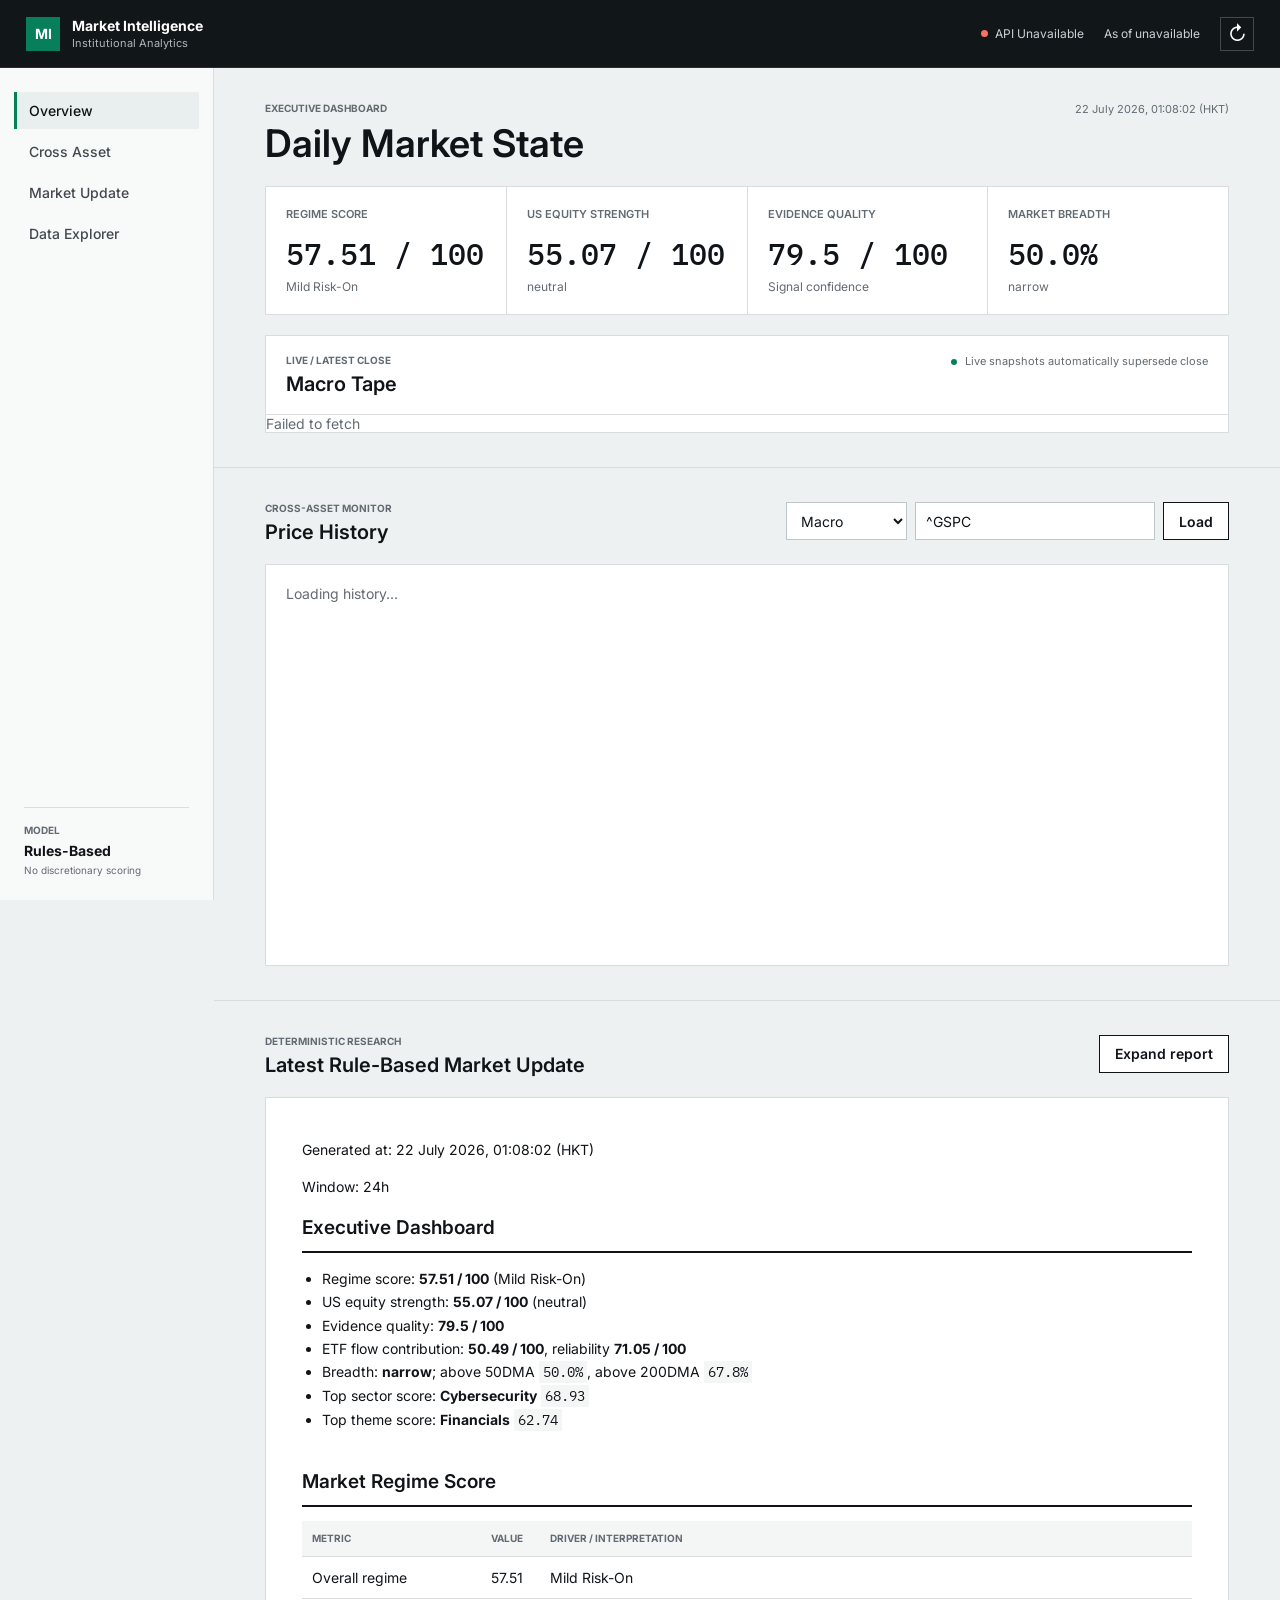
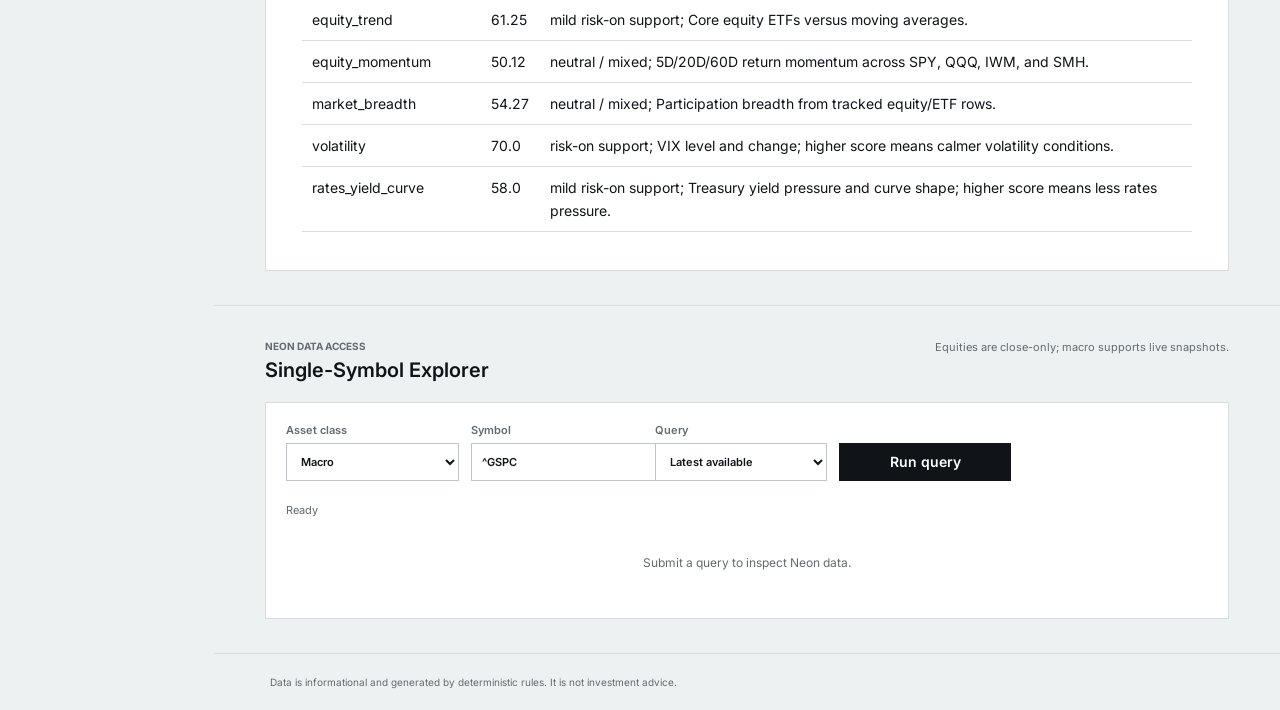
==== index.html @ 557be804 "Fix dashboard report loading and macro tape layout" ====
<!doctype html>
<html lang="en">
<head>
  <meta charset="utf-8">
  <meta name="viewport" content="width=device-width, initial-scale=1">
  <meta name="description" content="Institutional market intelligence dashboard powered by deterministic analytics and Neon market data.">
  <title>Market Intelligence Dashboard</title>
  <link rel="preconnect" href="https://fonts.googleapis.com">
  <link rel="preconnect" href="https://fonts.gstatic.com" crossorigin>
  <link href="https://fonts.googleapis.com/css2?family=IBM+Plex+Mono:wght@400;500&family=Inter:wght@400;500;600;700&display=swap" rel="stylesheet">
  <link rel="stylesheet" href="styles.css?v=20260722-1">
</head>
<body>
  <header class="topbar">
    <a class="brand" href="#overview" aria-label="Market Intelligence home">
      <span class="brand-mark">MI</span>
      <span><strong>Market Intelligence</strong><small>Institutional Analytics</small></span>
    </a>
    <div class="topbar-meta">
      <span id="api-status" class="status"><i></i> Connecting</span>
      <span id="as-of">As of unavailable</span>
      <button id="refresh" class="icon-button" title="Refresh dashboard" aria-label="Refresh dashboard">↻</button>
    </div>
  </header>

  <div class="shell">
    <nav class="sidebar" aria-label="Primary navigation">
      <a class="active" href="#overview">Overview</a>
      <a href="#cross-asset">Cross Asset</a>
      <a href="#report">Market Update</a>
      <a href="#explorer">Data Explorer</a>
      <div class="sidebar-foot">
        <span>MODEL</span>
        <strong>Rules-Based</strong>
        <small>No discretionary scoring</small>
      </div>
    </nav>

    <main>
      <section id="overview" class="section">
        <div class="section-heading">
          <div>
            <p class="eyebrow">Executive Dashboard</p>
            <h1>Daily Market State</h1>
          </div>
          <span class="report-time" id="report-time">Report loading</span>
        </div>

        <div class="metric-grid">
          <article class="metric"><span>Regime Score</span><strong id="regime-score">--</strong><em id="regime-label">Unavailable</em></article>
          <article class="metric"><span>US Equity Strength</span><strong id="strength-score">--</strong><em id="strength-label">Unavailable</em></article>
          <article class="metric"><span>Evidence Quality</span><strong id="evidence-score">--</strong><em>Signal confidence</em></article>
          <article class="metric"><span>Market Breadth</span><strong id="breadth-score">--</strong><em id="breadth-label">Unavailable</em></article>
        </div>

        <div class="panel-grid">
          <article class="panel wide">
            <div class="panel-heading">
              <div><p class="eyebrow">Live / Latest Close</p><h2>Macro Tape</h2></div>
              <span class="legend"><i class="live-dot"></i> Live snapshots automatically supersede close</span>
            </div>
            <div id="macro-tape" class="tape-grid loading-block">Loading market data...</div>
          </article>
        </div>
      </section>

      <section id="cross-asset" class="section">
        <div class="section-heading">
          <div><p class="eyebrow">Cross-Asset Monitor</p><h2>Price History</h2></div>
          <div class="inline-controls">
            <select id="chart-asset" aria-label="Chart asset type">
              <option value="macro">Macro</option>
              <option value="equities">Equity / ETF</option>
            </select>
            <input id="chart-symbol" list="chart-symbol-options" value="^GSPC" aria-label="Chart symbol" autocomplete="off">
            <datalist id="chart-symbol-options"></datalist>
            <button id="load-chart" class="button secondary">Load</button>
          </div>
        </div>
        <article class="panel chart-panel">
          <div id="chart-summary" class="chart-summary"></div>
          <svg id="history-chart" viewBox="0 0 1000 360" role="img" aria-label="Historical OHLCV chart"></svg>
        </article>
      </section>

      <section id="report" class="section">
        <div class="section-heading">
          <div><p class="eyebrow">Deterministic Research</p><h2>Latest Rule-Based Market Update</h2></div>
          <button id="toggle-report" class="button secondary">Expand report</button>
        </div>
        <article class="panel report-panel">
          <div id="report-content" class="report-content loading-block">Loading latest report...</div>
        </article>
      </section>

      <section id="explorer" class="section">
        <div class="section-heading">
          <div><p class="eyebrow">Neon Data Access</p><h2>Single-Symbol Explorer</h2></div>
          <span class="legend">Equities are close-only; macro supports live snapshots.</span>
        </div>
        <article class="panel explorer">
          <form id="data-form" class="query-form">
            <label>Asset class
              <select id="asset-type">
                <option value="macro">Macro</option>
                <option value="equities">Equity / ETF</option>
              </select>
            </label>
            <label>Symbol
              <input id="symbol" value="^GSPC" required autocomplete="off">
            </label>
            <label>Query
              <select id="query-mode">
                <option value="latest">Latest available</option>
                <option value="live">Live only</option>
                <option value="date">Custom date</option>
                <option value="history">History</option>
              </select>
            </label>
            <label id="date-field">Date
              <input id="query-date" type="date">
            </label>
            <label id="limit-field">Rows
              <input id="query-limit" type="number" min="1" max="2000" value="30">
            </label>
            <button class="button primary" type="submit">Run query</button>
          </form>
          <div class="query-meta"><span id="query-status">Ready</span><code id="query-endpoint"></code></div>
          <div id="indicator-panel" class="indicator-panel" hidden></div>
          <div class="table-scroll"><table id="result-table"><thead></thead><tbody></tbody></table></div>
          <pre id="result-empty" class="empty-state">Submit a query to inspect Neon data.</pre>
        </article>
      </section>
    </main>
  </div>

  <footer>Data is informational and generated by deterministic rules. It is not investment advice.</footer>
  <script src="app.js?v=20260722-1"></script>
</body>
</html>
---- styles.css ----
:root {
  --ink: #101418;
  --muted: #626b73;
  --line: #d9dde0;
  --soft: #f4f6f6;
  --paper: #ffffff;
  --green: #087f5b;
  --green-soft: #e5f4ee;
  --red: #b42318;
  --amber: #a15c00;
  --sidebar: 214px;
}

* { box-sizing: border-box; }
html { scroll-behavior: smooth; }
body {
  margin: 0;
  overflow-x: hidden;
  color: var(--ink);
  background: #eef1f1;
  font-family: Inter, Arial, sans-serif;
  font-size: 14px;
  letter-spacing: 0;
}
button, input, select { font: inherit; letter-spacing: 0; }
.topbar {
  position: sticky;
  z-index: 20;
  top: 0;
  height: 68px;
  display: flex;
  align-items: center;
  justify-content: space-between;
  border-bottom: 1px solid #272d31;
  padding: 0 26px;
  color: #fff;
  background: #111619;
}
.brand { display: flex; align-items: center; gap: 12px; color: #fff; text-decoration: none; }
.brand-mark {
  display: grid;
  width: 34px;
  height: 34px;
  place-items: center;
  background: var(--green);
  font-weight: 700;
}
.brand strong, .brand small { display: block; }
.brand strong { font-size: 14px; }
.brand small { margin-top: 2px; color: #aeb7bc; font-size: 11px; }
.topbar-meta { display: flex; align-items: center; gap: 20px; color: #cbd1d4; font-size: 12px; }
.status { display: flex; align-items: center; gap: 7px; }
.status i { width: 7px; height: 7px; border-radius: 50%; background: var(--amber); }
.status.ok i { background: #23b47e; }
.status.error i { background: #f97066; }
.icon-button {
  width: 34px; height: 34px; border: 1px solid #42494d; color: #fff; background: transparent;
  cursor: pointer; font-size: 20px;
}
.shell { display: grid; grid-template-columns: var(--sidebar) minmax(0, 1fr); }
.sidebar {
  position: fixed;
  top: 68px; bottom: 0; left: 0;
  width: var(--sidebar);
  padding: 24px 14px;
  border-right: 1px solid var(--line);
  background: #f8f9f9;
}
.sidebar a {
  display: block; margin-bottom: 4px; padding: 10px 12px; border-left: 3px solid transparent;
  color: #41494f; text-decoration: none; font-weight: 500;
}
.sidebar a:hover, .sidebar a.active { border-left-color: var(--green); color: var(--ink); background: #e9eeee; }
.sidebar-foot { position: absolute; right: 24px; bottom: 24px; left: 24px; border-top: 1px solid var(--line); padding-top: 16px; }
.sidebar-foot span, .sidebar-foot strong, .sidebar-foot small { display: block; }
.sidebar-foot span, .eyebrow { margin: 0 0 6px; color: var(--muted); font-size: 10px; font-weight: 700; text-transform: uppercase; }
.sidebar-foot small { margin-top: 5px; color: var(--muted); font-size: 10px; }
main { grid-column: 2; min-width: 0; }
.section { padding: 34px clamp(20px, 4vw, 56px); scroll-margin-top: 68px; }
.section + .section { border-top: 1px solid var(--line); }
.section-heading, .panel-heading { display: flex; align-items: flex-start; justify-content: space-between; gap: 20px; }
.section-heading { margin-bottom: 20px; }
h1, h2, h3 { margin: 0; letter-spacing: 0; }
h1 { font-size: clamp(26px, 3vw, 38px); font-weight: 600; }
h2 { font-size: 20px; font-weight: 600; }
h3 { margin-top: 24px; font-size: 16px; }
.report-time, .legend { color: var(--muted); font-size: 11px; }
.metric-grid { display: grid; grid-template-columns: repeat(4, minmax(0, 1fr)); gap: 1px; margin-bottom: 20px; background: var(--line); border: 1px solid var(--line); }
.metric { min-width: 0; min-height: 124px; padding: 20px; background: var(--paper); }
.metric span, .metric strong, .metric em { display: block; }
.metric span { color: var(--muted); font-size: 11px; font-weight: 600; text-transform: uppercase; }
.metric strong { margin: 13px 0 6px; font: 500 30px "IBM Plex Mono", monospace; }
.metric em { color: var(--muted); font-style: normal; font-size: 12px; }
.panel-grid { display: grid; grid-template-columns: minmax(0, 2fr) minmax(280px, 1fr); gap: 18px; }
.panel { min-width: 0; border: 1px solid var(--line); background: var(--paper); }
.panel.wide { grid-column: 1 / -1; }
.panel-heading { padding: 18px 20px; border-bottom: 1px solid var(--line); }
.tape-grid { display: grid; grid-template-columns: repeat(2, minmax(0, 1fr)); }
.tape-group { min-width: 0; border-right: 1px solid var(--line); border-bottom: 1px solid var(--line); }
.tape-group:nth-child(2n) { border-right: 0; }
.tape-group:nth-last-child(-n+2) { border-bottom: 0; }
.tape-group h3 { margin: 0; padding: 13px 18px; border-bottom: 1px solid var(--line); color: var(--muted); background: var(--soft); font-size: 10px; text-transform: uppercase; }
.tape-group-grid { display: grid; grid-template-columns: repeat(2, minmax(0, 1fr)); }
.tape-item { min-width: 0; min-height: 104px; padding: 16px 18px; border-right: 1px solid var(--line); }
.tape-item:nth-child(2n) { border-right: 0; }
.tape-item.missing { background: #fafafa; }
.tape-item span, .tape-item strong, .tape-item small { display: block; }
.tape-item span { overflow-wrap: anywhere; color: var(--muted); font-size: 10px; text-transform: uppercase; }
.tape-item strong { margin: 10px 0 6px; font: 500 18px "IBM Plex Mono", monospace; }
.tape-item small { color: var(--muted); }
.positive { color: var(--green) !important; }
.negative { color: var(--red) !important; }
.live-tag { display: inline-block !important; margin-left: 5px; padding: 2px 4px; background: var(--green-soft); color: var(--green) !important; font-size: 8px !important; }
.bar-list { padding: 14px 20px 20px; }
.bar-row { margin-top: 13px; }
.bar-label { display: flex; justify-content: space-between; margin-bottom: 6px; color: var(--muted); font-size: 11px; }
.bar-track { height: 7px; background: #e8ebec; }
.bar-fill { height: 100%; background: #354148; }
.inline-controls { display: flex; gap: 8px; }
select, input { min-height: 38px; border: 1px solid #bfc6ca; border-radius: 0; padding: 8px 10px; color: var(--ink); background: #fff; }
.button { min-height: 38px; border: 1px solid var(--ink); border-radius: 0; padding: 8px 15px; cursor: pointer; font-weight: 600; }
.button.primary { color: #fff; background: var(--ink); }
.button.secondary { color: var(--ink); background: #fff; }
.chart-panel { padding: 20px; }
.chart-summary { min-height: 28px; color: var(--muted); }
#history-chart { display: block; width: 100%; min-height: 300px; overflow: visible; }
.chart-grid { stroke: #e4e7e8; stroke-width: 1; }
.chart-label { fill: var(--muted); font: 11px "IBM Plex Mono", monospace; }
.candle-wick { stroke-width: 1.4; }
.candle-body { stroke-width: 1; }
.candle-up .candle-wick, .candle-up .candle-body { stroke: var(--green); }
.candle-up .candle-body { fill: rgba(8, 127, 91, .35); }
.candle-down .candle-wick, .candle-down .candle-body { stroke: var(--red); }
.candle-down .candle-body { fill: rgba(180, 35, 24, .35); }
.volume-up { fill: rgba(8, 127, 91, .22); }
.volume-down { fill: rgba(180, 35, 24, .22); }
.report-panel { padding: 26px clamp(18px, 3vw, 36px); }
.report-content { max-height: 720px; overflow: hidden; line-height: 1.65; }
.report-content.expanded { max-height: none; }
.report-content h1 { display: none; }
.report-content h2 { margin: 34px 0 14px; padding-bottom: 8px; border-bottom: 2px solid var(--ink); font-size: 19px; }
.report-content h2:first-of-type { margin-top: 0; }
.report-content h3 { margin: 22px 0 10px; }
.report-content h4 { margin: 18px 0 8px; color: var(--muted); font-size: 12px; text-transform: uppercase; }
.report-content ul { padding-left: 20px; }
.report-content code { font-family: "IBM Plex Mono", monospace; background: var(--soft); padding: 2px 4px; }
.report-content table, #result-table { width: 100%; border-collapse: collapse; }
.report-content th, .report-content td, #result-table th, #result-table td { padding: 9px 10px; border-bottom: 1px solid var(--line); text-align: left; vertical-align: top; }
.report-content th, #result-table th { color: var(--muted); background: var(--soft); font-size: 10px; text-transform: uppercase; }
.explorer { padding: 20px; }
.query-form { display: grid; grid-template-columns: repeat(5, minmax(120px, 1fr)) auto; align-items: end; gap: 12px; }
.query-form label { display: grid; gap: 6px; color: var(--muted); font-size: 11px; font-weight: 600; }
.query-meta { display: flex; justify-content: space-between; gap: 20px; margin: 22px 0 10px; color: var(--muted); font-size: 11px; }
.query-meta code { overflow-wrap: anywhere; }
.indicator-panel { margin: 16px 0 22px; border-top: 1px solid var(--line); }
.indicator-head { display: flex; align-items: baseline; justify-content: space-between; gap: 16px; padding: 16px 0 12px; }
.indicator-head h3 { margin: 0; }
.indicator-head span { color: var(--muted); font-size: 11px; }
.indicator-groups { display: grid; grid-template-columns: repeat(4, minmax(0, 1fr)); gap: 1px; border: 1px solid var(--line); background: var(--line); }
.indicator-group { min-width: 0; padding: 15px; background: var(--paper); }
.indicator-group h4 { margin: 0 0 10px; color: var(--muted); font-size: 10px; text-transform: uppercase; }
.indicator-row { display: flex; justify-content: space-between; gap: 12px; padding: 6px 0; border-bottom: 1px solid #edf0f1; }
.indicator-row:last-child { border-bottom: 0; }
.indicator-row span { color: var(--muted); font-size: 11px; }
.indicator-row strong { text-align: right; font: 500 11px "IBM Plex Mono", monospace; }
.indicator-note { margin: 10px 0 0; color: var(--muted); font-size: 11px; }
.table-scroll { overflow-x: auto; }
#result-table { min-width: 760px; font: 12px "IBM Plex Mono", monospace; }
.empty-state { margin: 0; padding: 28px 0; color: var(--muted); font: 12px Inter, sans-serif; text-align: center; }
.loading-block { color: var(--muted); }
.live-dot { display: inline-block; width: 6px; height: 6px; margin-right: 5px; border-radius: 50%; background: var(--green); }
footer { margin-left: var(--sidebar); padding: 22px 56px; border-top: 1px solid var(--line); color: var(--muted); font-size: 10px; }

@media (max-width: 980px) {
  :root { --sidebar: 0px; }
  .sidebar { display: none; }
  main { grid-column: 1 / -1; }
  .metric-grid { grid-template-columns: repeat(2, 1fr); }
  .panel-grid { grid-template-columns: 1fr; }
  .tape-grid { grid-template-columns: 1fr; }
  .tape-group { border-right: 0; }
  .tape-group:nth-last-child(-n+2) { border-bottom: 1px solid var(--line); }
  .tape-group:last-child { border-bottom: 0; }
  .query-form { grid-template-columns: repeat(3, 1fr); }
  .indicator-groups { grid-template-columns: repeat(2, minmax(0, 1fr)); }
  footer { margin-left: 0; }
}
@media (max-width: 640px) {
  .topbar { padding: 0 14px; }
  .topbar-meta > span:not(.status) { display: none; }
  .topbar-meta { gap: 10px; }
  .topbar-meta .status { font-size: 0; }
  .section { padding: 26px 14px; }
  .section-heading { align-items: stretch; flex-direction: column; }
  .metric-grid { grid-template-columns: 1fr 1fr; }
  .metric { min-height: 108px; padding: 14px; }
  .metric strong { font-size: 20px; overflow-wrap: anywhere; }
  .panel-heading .legend { display: none; }
  .tape-group-grid { grid-template-columns: repeat(2, 1fr); }
  .tape-item:nth-child(2n) { border-right: 0; }
  .query-form { grid-template-columns: 1fr 1fr; }
  .query-form .button { grid-column: 1 / -1; }
  .indicator-groups { grid-template-columns: 1fr; }
  .query-meta { flex-direction: column; }
  footer { padding: 18px 14px; }
}
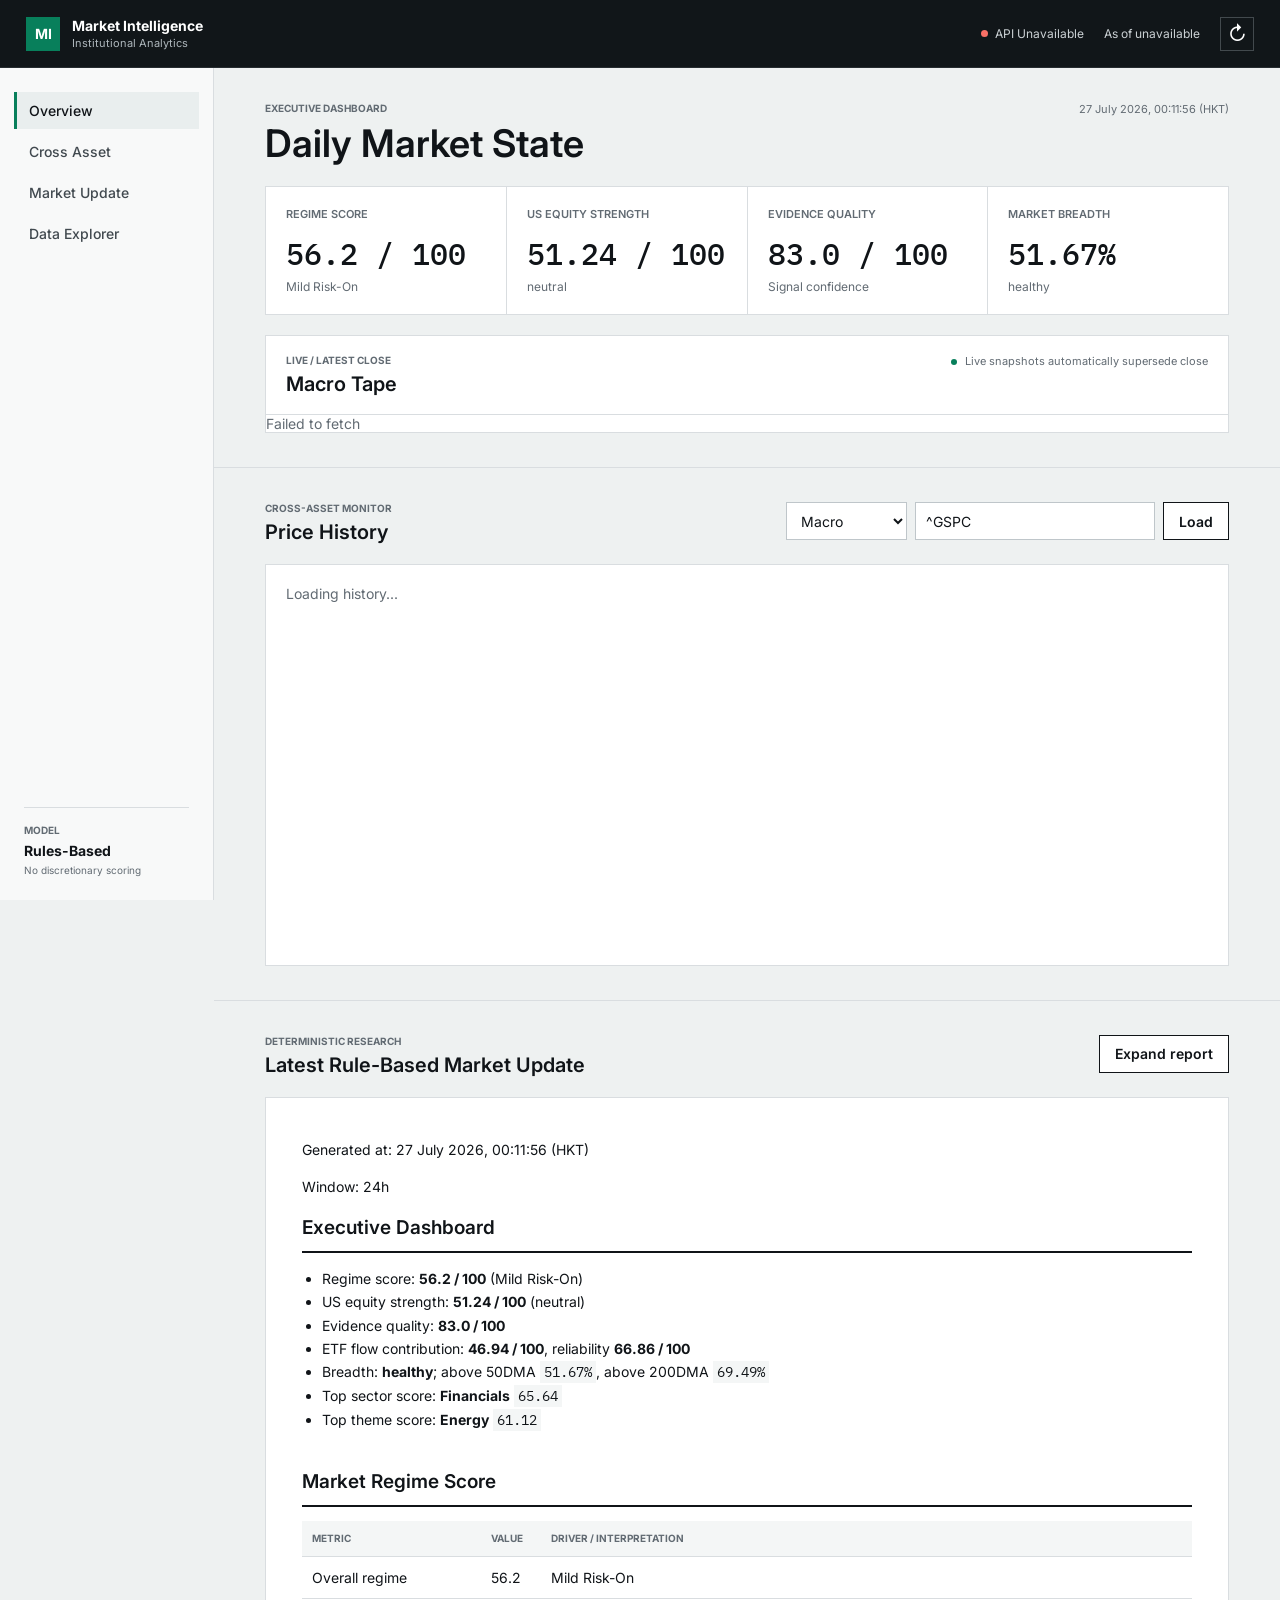
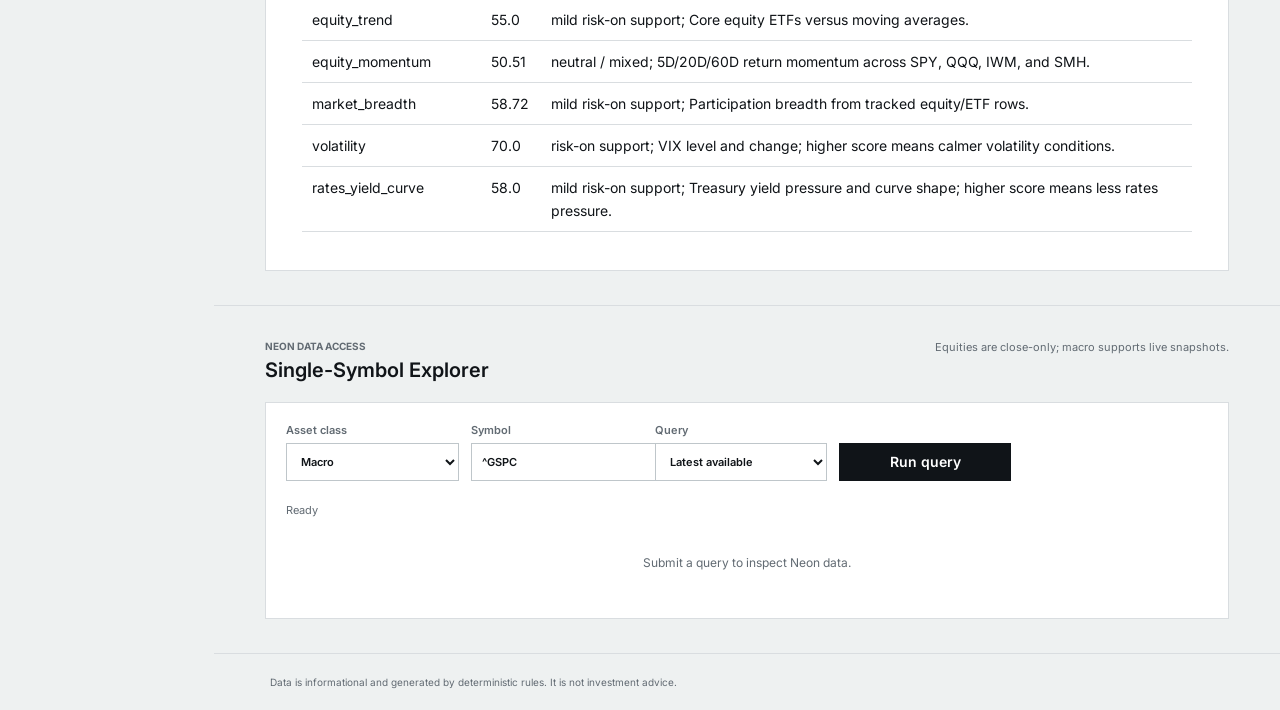
==== commit 14f728c6: "Update macro tape market symbols" ====
--- a/index.html
+++ b/index.html
@@ -135,6 +135,6 @@
   </div>
 
   <footer>Data is informational and generated by deterministic rules. It is not investment advice.</footer>
-  <script src="app.js?v=20260722-1"></script>
+  <script src="app.js?v=20260726-1"></script>
 </body>
 </html>
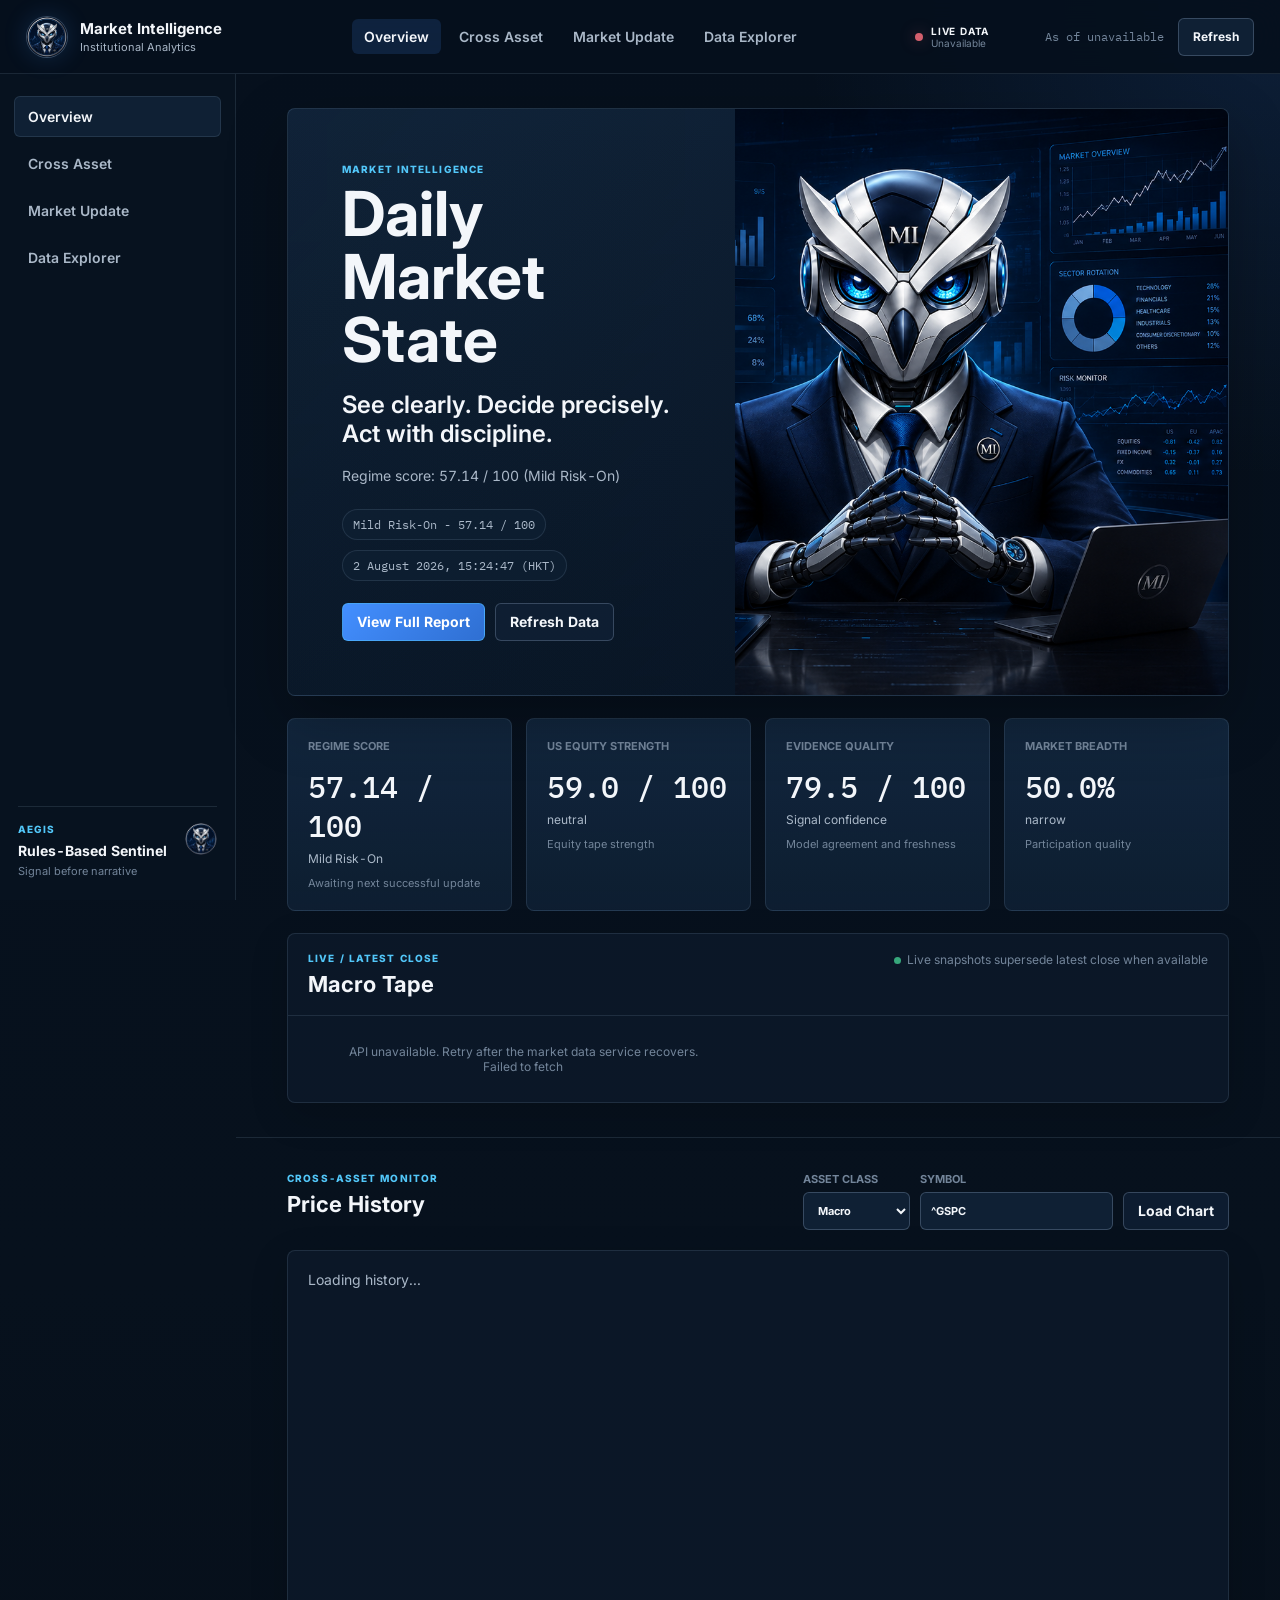
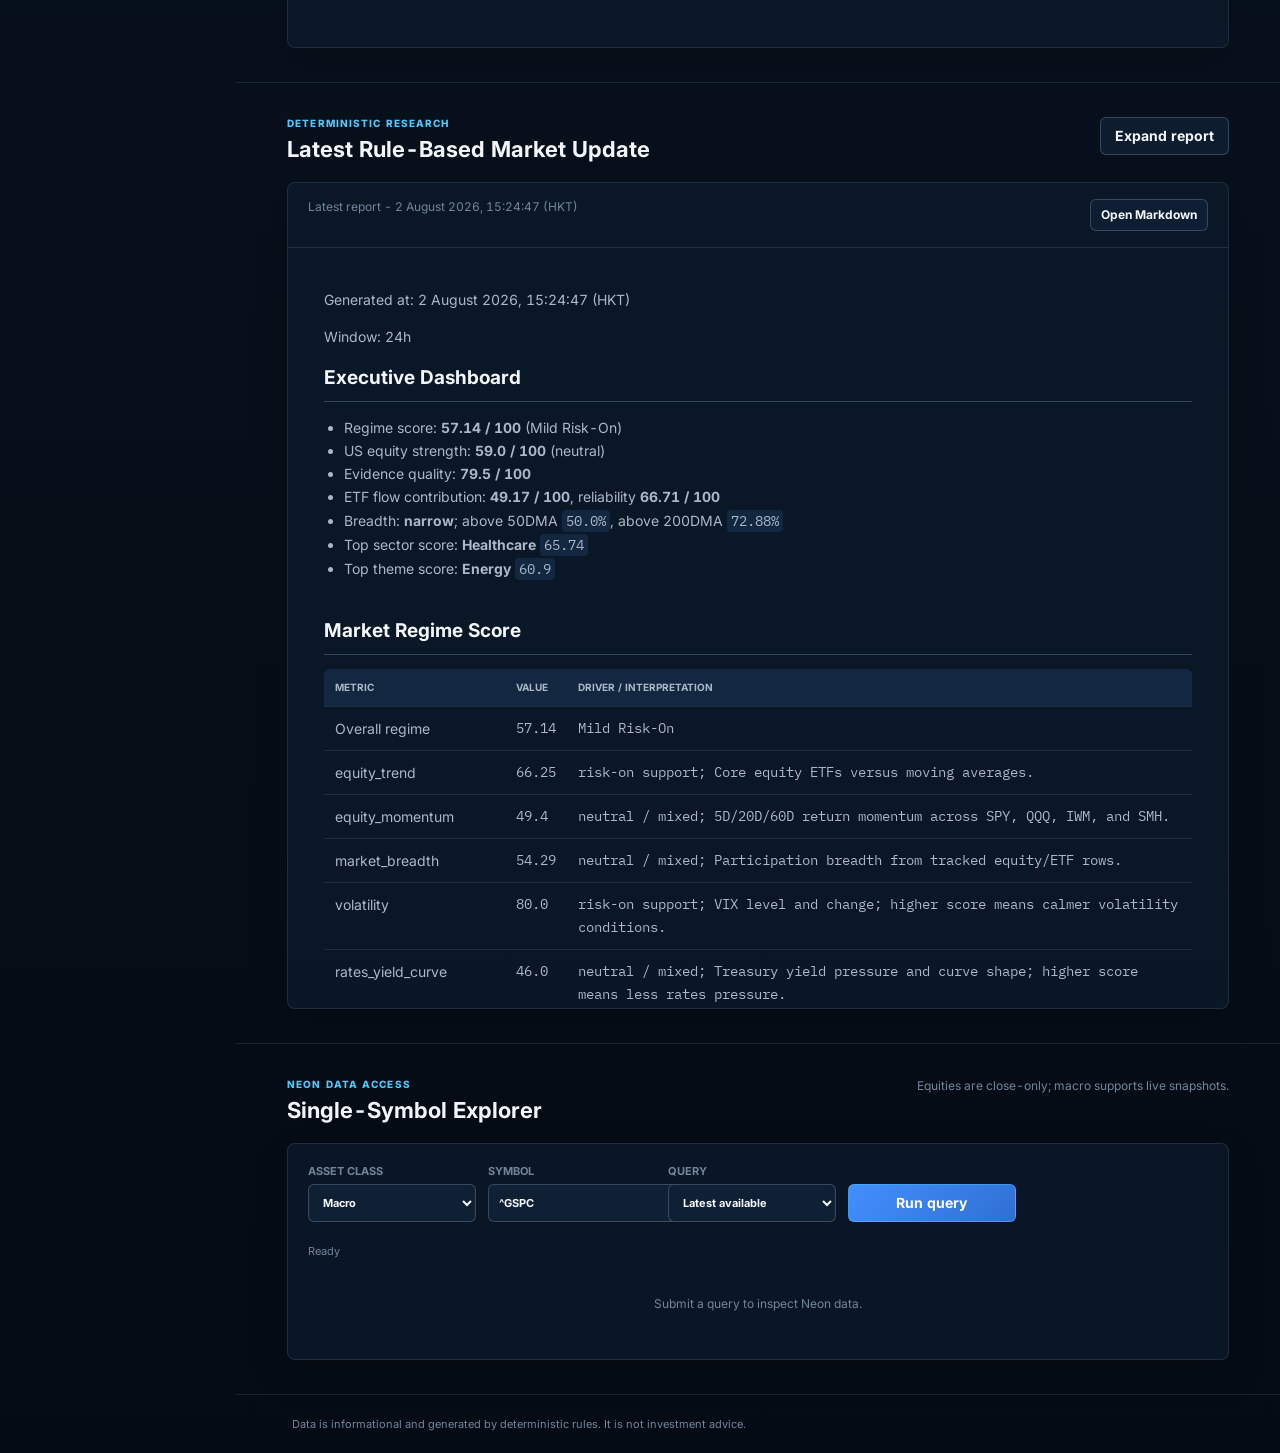
==== commit 4c11d211: "Redesign market dashboard with institutional Aegis branding" ====
--- a/index.html
+++ b/index.html
@@ -3,63 +3,90 @@
 <head>
   <meta charset="utf-8">
   <meta name="viewport" content="width=device-width, initial-scale=1">
-  <meta name="description" content="Institutional market intelligence dashboard powered by deterministic analytics and Neon market data.">
-  <title>Market Intelligence Dashboard</title>
+  <meta name="description" content="Market Intelligence is an institutional dashboard for deterministic market analytics, macro tape, rule-based reports and Neon market data.">
+  <meta name="theme-color" content="#06101d">
+  <meta property="og:title" content="Market Intelligence Dashboard">
+  <meta property="og:description" content="See clearly. Decide precisely. Act with discipline.">
+  <meta property="og:image" content="assets/images/aegis/aegis-hero.png">
+  <title>Market Intelligence | Aegis Dashboard</title>
+  <link rel="icon" href="assets/images/aegis/aegis-avatar.png">
   <link rel="preconnect" href="https://fonts.googleapis.com">
   <link rel="preconnect" href="https://fonts.gstatic.com" crossorigin>
   <link href="https://fonts.googleapis.com/css2?family=IBM+Plex+Mono:wght@400;500&family=Inter:wght@400;500;600;700&display=swap" rel="stylesheet">
-  <link rel="stylesheet" href="styles.css?v=20260722-1">
+  <link rel="preload" as="image" href="assets/images/aegis/aegis-hero.png">
+  <link rel="stylesheet" href="styles.css?v=20260802-aegis-1">
 </head>
 <body>
+  <a class="skip-link" href="#overview">Skip to dashboard</a>
   <header class="topbar">
     <a class="brand" href="#overview" aria-label="Market Intelligence home">
-      <span class="brand-mark">MI</span>
+      <img src="assets/images/aegis/aegis-avatar.png" alt="" class="brand-avatar" width="1254" height="1254" aria-hidden="true">
       <span><strong>Market Intelligence</strong><small>Institutional Analytics</small></span>
     </a>
-    <div class="topbar-meta">
-      <span id="api-status" class="status"><i></i> Connecting</span>
-      <span id="as-of">As of unavailable</span>
-      <button id="refresh" class="icon-button" title="Refresh dashboard" aria-label="Refresh dashboard">↻</button>
+    <nav class="topnav" aria-label="Primary navigation">
+      <a class="active" href="#overview">Overview</a>
+      <a href="#cross-asset">Cross Asset</a>
+      <a href="#report">Market Update</a>
+      <a href="#explorer">Data Explorer</a>
+    </nav>
+    <div class="topbar-meta" aria-label="Data status">
+      <span id="api-status" class="status"><i></i><b>LIVE DATA</b><small>Connecting</small></span>
+      <span id="as-of" class="as-of">As of unavailable</span>
+      <button id="refresh" class="icon-button" title="Refresh dashboard" aria-label="Refresh dashboard">Refresh</button>
     </div>
   </header>
 
   <div class="shell">
-    <nav class="sidebar" aria-label="Primary navigation">
+    <nav class="sidebar" aria-label="Section navigation">
       <a class="active" href="#overview">Overview</a>
       <a href="#cross-asset">Cross Asset</a>
       <a href="#report">Market Update</a>
       <a href="#explorer">Data Explorer</a>
       <div class="sidebar-foot">
-        <span>MODEL</span>
-        <strong>Rules-Based</strong>
-        <small>No discretionary scoring</small>
+        <img src="assets/images/aegis/aegis-avatar.png" alt="" width="1254" height="1254" loading="lazy" aria-hidden="true">
+        <span>AEGIS</span>
+        <strong>Rules-Based Sentinel</strong>
+        <small>Signal before narrative</small>
       </div>
     </nav>
 
     <main>
-      <section id="overview" class="section">
-        <div class="section-heading">
-          <div>
-            <p class="eyebrow">Executive Dashboard</p>
+      <section id="overview" class="section overview-section">
+        <div class="hero-panel">
+          <div class="hero-copy">
+            <p class="eyebrow">Market Intelligence</p>
             <h1>Daily Market State</h1>
+            <p class="hero-message">See clearly. Decide precisely. Act with discipline.</p>
+            <p id="hero-summary" class="hero-summary">Aegis is retrieving the latest market state.</p>
+            <div class="hero-meta" aria-label="Latest report state">
+              <span id="hero-regime">Regime unavailable</span>
+              <span id="report-time">Report loading</span>
+            </div>
+            <div class="hero-actions">
+              <a class="button primary" href="#report">View Full Report</a>
+              <button id="hero-refresh" class="button secondary" type="button">Refresh Data</button>
+            </div>
           </div>
-          <span class="report-time" id="report-time">Report loading</span>
+          <picture class="hero-media">
+            <source media="(max-width: 768px)" srcset="assets/images/aegis/aegis-hero-mobile.png">
+            <img src="assets/images/aegis/aegis-hero.png" alt="Aegis, the Market Intelligence Sentinel" width="1672" height="941">
+          </picture>
         </div>
 
-        <div class="metric-grid">
-          <article class="metric"><span>Regime Score</span><strong id="regime-score">--</strong><em id="regime-label">Unavailable</em></article>
-          <article class="metric"><span>US Equity Strength</span><strong id="strength-score">--</strong><em id="strength-label">Unavailable</em></article>
-          <article class="metric"><span>Evidence Quality</span><strong id="evidence-score">--</strong><em>Signal confidence</em></article>
-          <article class="metric"><span>Market Breadth</span><strong id="breadth-score">--</strong><em id="breadth-label">Unavailable</em></article>
+        <div class="metric-grid" aria-label="Executive Dashboard metrics">
+          <article class="metric"><span>Regime Score</span><strong id="regime-score">--</strong><em id="regime-label">Data unavailable</em><small>Awaiting next successful update</small></article>
+          <article class="metric"><span>US Equity Strength</span><strong id="strength-score">--</strong><em id="strength-label">Data unavailable</em><small>Equity tape strength</small></article>
+          <article class="metric"><span>Evidence Quality</span><strong id="evidence-score">--</strong><em>Signal confidence</em><small>Model agreement and freshness</small></article>
+          <article class="metric"><span>Market Breadth</span><strong id="breadth-score">--</strong><em id="breadth-label">Data unavailable</em><small>Participation quality</small></article>
         </div>
 
         <div class="panel-grid">
-          <article class="panel wide">
+          <article class="panel wide macro-panel">
             <div class="panel-heading">
               <div><p class="eyebrow">Live / Latest Close</p><h2>Macro Tape</h2></div>
-              <span class="legend"><i class="live-dot"></i> Live snapshots automatically supersede close</span>
+              <span class="legend"><i class="live-dot"></i>Live snapshots supersede latest close when available</span>
             </div>
-            <div id="macro-tape" class="tape-grid loading-block">Loading market data...</div>
+            <div id="macro-tape" class="tape-grid loading-block"><div class="skeleton">Aegis is retrieving the latest market state.</div></div>
           </article>
         </div>
       </section>
@@ -67,18 +94,15 @@
       <section id="cross-asset" class="section">
         <div class="section-heading">
           <div><p class="eyebrow">Cross-Asset Monitor</p><h2>Price History</h2></div>
-          <div class="inline-controls">
-            <select id="chart-asset" aria-label="Chart asset type">
-              <option value="macro">Macro</option>
-              <option value="equities">Equity / ETF</option>
-            </select>
-            <input id="chart-symbol" list="chart-symbol-options" value="^GSPC" aria-label="Chart symbol" autocomplete="off">
+          <div class="inline-controls" role="group" aria-label="Price history controls">
+            <label>Asset class<select id="chart-asset" aria-label="Chart asset type"><option value="macro">Macro</option><option value="equities">Equity / ETF</option></select></label>
+            <label>Symbol<input id="chart-symbol" list="chart-symbol-options" value="^GSPC" aria-label="Chart symbol" autocomplete="off"></label>
             <datalist id="chart-symbol-options"></datalist>
-            <button id="load-chart" class="button secondary">Load</button>
+            <button id="load-chart" class="button secondary" type="button">Load Chart</button>
           </div>
         </div>
         <article class="panel chart-panel">
-          <div id="chart-summary" class="chart-summary"></div>
+          <div id="chart-summary" class="chart-summary">Select a symbol to inspect OHLCV history.</div>
           <svg id="history-chart" viewBox="0 0 1000 360" role="img" aria-label="Historical OHLCV chart"></svg>
         </article>
       </section>
@@ -86,10 +110,11 @@
       <section id="report" class="section">
         <div class="section-heading">
           <div><p class="eyebrow">Deterministic Research</p><h2>Latest Rule-Based Market Update</h2></div>
-          <button id="toggle-report" class="button secondary">Expand report</button>
+          <button id="toggle-report" class="button secondary" type="button">Expand report</button>
         </div>
         <article class="panel report-panel">
-          <div id="report-content" class="report-content loading-block">Loading latest report...</div>
+          <div class="report-toolbar"><span id="report-coverage">Coverage loading</span><a href="data/latest-report.md" class="button ghost">Open Markdown</a></div>
+          <div id="report-content" class="report-content loading-block"><div class="skeleton">Aegis is retrieving the latest market state.</div></div>
         </article>
       </section>
 
@@ -100,29 +125,11 @@
         </div>
         <article class="panel explorer">
           <form id="data-form" class="query-form">
-            <label>Asset class
-              <select id="asset-type">
-                <option value="macro">Macro</option>
-                <option value="equities">Equity / ETF</option>
-              </select>
-            </label>
-            <label>Symbol
-              <input id="symbol" value="^GSPC" required autocomplete="off">
-            </label>
-            <label>Query
-              <select id="query-mode">
-                <option value="latest">Latest available</option>
-                <option value="live">Live only</option>
-                <option value="date">Custom date</option>
-                <option value="history">History</option>
-              </select>
-            </label>
-            <label id="date-field">Date
-              <input id="query-date" type="date">
-            </label>
-            <label id="limit-field">Rows
-              <input id="query-limit" type="number" min="1" max="2000" value="30">
-            </label>
+            <label>Asset class<select id="asset-type"><option value="macro">Macro</option><option value="equities">Equity / ETF</option></select></label>
+            <label>Symbol<input id="symbol" value="^GSPC" required autocomplete="off"></label>
+            <label>Query<select id="query-mode"><option value="latest">Latest available</option><option value="live">Live only</option><option value="date">Custom date</option><option value="history">History</option></select></label>
+            <label id="date-field">Date<input id="query-date" type="date"></label>
+            <label id="limit-field">Rows<input id="query-limit" type="number" min="1" max="2000" value="30"></label>
             <button class="button primary" type="submit">Run query</button>
           </form>
           <div class="query-meta"><span id="query-status">Ready</span><code id="query-endpoint"></code></div>
@@ -135,6 +142,6 @@
   </div>
 
   <footer>Data is informational and generated by deterministic rules. It is not investment advice.</footer>
-  <script src="app.js?v=20260726-1"></script>
+  <script src="app.js?v=20260802-aegis-1"></script>
 </body>
 </html>
--- a/styles.css
+++ b/styles.css
@@ -1,14 +1,26 @@
 :root {
-  --ink: #101418;
-  --muted: #626b73;
-  --line: #d9dde0;
-  --soft: #f4f6f6;
-  --paper: #ffffff;
-  --green: #087f5b;
-  --green-soft: #e5f4ee;
-  --red: #b42318;
-  --amber: #a15c00;
-  --sidebar: 214px;
+  --bg-canvas: #06101d;
+  --bg-primary: #081421;
+  --bg-secondary: #0d1a2a;
+  --bg-elevated: #112238;
+  --surface: #132840;
+  --surface-soft: #0f2034;
+  --surface-hover: #18314d;
+  --border-subtle: rgba(157, 183, 211, 0.14);
+  --border-strong: rgba(157, 183, 211, 0.28);
+  --text-primary: #f3f6fa;
+  --text-secondary: #aab8c8;
+  --text-muted: #73859a;
+  --accent: #438fff;
+  --accent-soft: rgba(67, 143, 255, 0.15);
+  --cyan: #52c7f9;
+  --positive: #37a77b;
+  --negative: #d25f6d;
+  --warning: #d6a13a;
+  --neutral: #8292a6;
+  --shadow: 0 22px 60px rgba(0, 0, 0, 0.28);
+  --radius: 8px;
+  --sidebar: 236px;
 }
 
 * { box-sizing: border-box; }
@@ -16,191 +28,219 @@
 body {
   margin: 0;
   overflow-x: hidden;
-  color: var(--ink);
-  background: #eef1f1;
+  color: var(--text-primary);
+  background:
+    radial-gradient(circle at top right, rgba(67, 143, 255, 0.12), transparent 30rem),
+    linear-gradient(180deg, var(--bg-canvas), #07111d 42%, #050b14);
   font-family: Inter, Arial, sans-serif;
   font-size: 14px;
   letter-spacing: 0;
+  font-variant-numeric: tabular-nums;
 }
 button, input, select { font: inherit; letter-spacing: 0; }
+a { color: inherit; }
+.skip-link { position: absolute; left: 12px; top: -60px; z-index: 100; padding: 10px 14px; background: var(--accent); color: #fff; text-decoration: none; }
+.skip-link:focus { top: 12px; }
+:focus-visible { outline: 2px solid var(--cyan); outline-offset: 3px; }
+
 .topbar {
   position: sticky;
   z-index: 20;
   top: 0;
-  height: 68px;
-  display: flex;
+  min-height: 74px;
+  display: grid;
+  grid-template-columns: minmax(220px, auto) 1fr auto;
   align-items: center;
-  justify-content: space-between;
-  border-bottom: 1px solid #272d31;
-  padding: 0 26px;
-  color: #fff;
-  background: #111619;
-}
-.brand { display: flex; align-items: center; gap: 12px; color: #fff; text-decoration: none; }
-.brand-mark {
-  display: grid;
-  width: 34px;
-  height: 34px;
-  place-items: center;
-  background: var(--green);
-  font-weight: 700;
-}
+  gap: 20px;
+  border-bottom: 1px solid var(--border-subtle);
+  padding: 10px 26px;
+  background: rgba(6, 16, 29, 0.92);
+  backdrop-filter: blur(18px);
+}
+.brand { display: inline-flex; align-items: center; gap: 12px; color: var(--text-primary); text-decoration: none; }
+.brand-avatar { width: 42px; height: 42px; border: 1px solid var(--border-strong); border-radius: 50%; object-fit: cover; background: var(--surface-soft); box-shadow: 0 0 24px rgba(67, 143, 255, .18); }
 .brand strong, .brand small { display: block; }
-.brand strong { font-size: 14px; }
-.brand small { margin-top: 2px; color: #aeb7bc; font-size: 11px; }
-.topbar-meta { display: flex; align-items: center; gap: 20px; color: #cbd1d4; font-size: 12px; }
-.status { display: flex; align-items: center; gap: 7px; }
-.status i { width: 7px; height: 7px; border-radius: 50%; background: var(--amber); }
-.status.ok i { background: #23b47e; }
-.status.error i { background: #f97066; }
-.icon-button {
-  width: 34px; height: 34px; border: 1px solid #42494d; color: #fff; background: transparent;
-  cursor: pointer; font-size: 20px;
-}
+.brand strong { font-size: 15px; font-weight: 700; }
+.brand small { margin-top: 2px; color: var(--text-secondary); font-size: 11px; }
+.topnav { display: flex; justify-content: center; gap: 6px; }
+.topnav a, .sidebar a { border-radius: 6px; color: var(--text-secondary); text-decoration: none; font-weight: 600; }
+.topnav a { padding: 9px 12px; }
+.topnav a:hover, .topnav a.active { color: var(--text-primary); background: var(--accent-soft); }
+.topbar-meta { display: flex; align-items: center; justify-content: flex-end; gap: 14px; color: var(--text-secondary); font-size: 12px; }
+.status { display: grid; grid-template-columns: 8px auto; column-gap: 8px; align-items: center; min-width: 116px; }
+.status i { grid-row: 1 / 3; width: 8px; height: 8px; border-radius: 50%; background: var(--warning); box-shadow: 0 0 16px rgba(214, 161, 58, .42); }
+.status b { color: var(--text-primary); font-size: 10px; letter-spacing: .08em; }
+.status small { color: var(--text-muted); }
+.status.ok i { background: var(--positive); box-shadow: 0 0 16px rgba(55, 167, 123, .42); }
+.status.error i { background: var(--negative); box-shadow: 0 0 16px rgba(210, 95, 109, .42); }
+.as-of { font-family: "IBM Plex Mono", monospace; color: var(--text-muted); }
+.icon-button, .button { min-height: 38px; border-radius: 6px; padding: 9px 14px; cursor: pointer; font-weight: 700; transition: border-color .18s ease, background .18s ease, transform .18s ease; }
+.icon-button { border: 1px solid var(--border-strong); color: var(--text-primary); background: var(--surface-soft); }
+.button { display: inline-flex; align-items: center; justify-content: center; border: 1px solid var(--border-strong); text-decoration: none; }
+.button:hover, .icon-button:hover { transform: translateY(-1px); border-color: rgba(82, 199, 249, .55); }
+.button.primary { color: #fff; background: linear-gradient(135deg, var(--accent), #2f6fd2); border-color: rgba(82, 199, 249, .45); }
+.button.secondary, .button.ghost { color: var(--text-primary); background: rgba(17, 34, 56, .72); }
+.button.ghost { min-height: 32px; padding: 6px 10px; font-size: 12px; }
+
 .shell { display: grid; grid-template-columns: var(--sidebar) minmax(0, 1fr); }
-.sidebar {
-  position: fixed;
-  top: 68px; bottom: 0; left: 0;
-  width: var(--sidebar);
-  padding: 24px 14px;
-  border-right: 1px solid var(--line);
-  background: #f8f9f9;
-}
-.sidebar a {
-  display: block; margin-bottom: 4px; padding: 10px 12px; border-left: 3px solid transparent;
-  color: #41494f; text-decoration: none; font-weight: 500;
-}
-.sidebar a:hover, .sidebar a.active { border-left-color: var(--green); color: var(--ink); background: #e9eeee; }
-.sidebar-foot { position: absolute; right: 24px; bottom: 24px; left: 24px; border-top: 1px solid var(--line); padding-top: 16px; }
+.sidebar { position: fixed; top: 74px; bottom: 0; left: 0; width: var(--sidebar); padding: 22px 14px; border-right: 1px solid var(--border-subtle); background: rgba(8, 20, 33, 0.78); backdrop-filter: blur(14px); }
+.sidebar a { display: block; margin-bottom: 6px; padding: 11px 13px; border: 1px solid transparent; }
+.sidebar a:hover, .sidebar a.active { border-color: var(--border-subtle); color: var(--text-primary); background: var(--surface-soft); }
+.sidebar-foot { position: absolute; right: 18px; bottom: 22px; left: 18px; border-top: 1px solid var(--border-subtle); padding-top: 16px; }
+.sidebar-foot img { width: 32px; height: 32px; border-radius: 50%; object-fit: cover; float: right; }
 .sidebar-foot span, .sidebar-foot strong, .sidebar-foot small { display: block; }
-.sidebar-foot span, .eyebrow { margin: 0 0 6px; color: var(--muted); font-size: 10px; font-weight: 700; text-transform: uppercase; }
-.sidebar-foot small { margin-top: 5px; color: var(--muted); font-size: 10px; }
+.sidebar-foot span, .eyebrow { margin: 0 0 7px; color: var(--cyan); font-size: 10px; font-weight: 800; letter-spacing: .11em; text-transform: uppercase; }
+.sidebar-foot small { margin-top: 5px; color: var(--text-muted); font-size: 11px; }
 main { grid-column: 2; min-width: 0; }
-.section { padding: 34px clamp(20px, 4vw, 56px); scroll-margin-top: 68px; }
-.section + .section { border-top: 1px solid var(--line); }
+.section { padding: 34px clamp(20px, 4vw, 58px); scroll-margin-top: 86px; }
+.section + .section { border-top: 1px solid var(--border-subtle); }
 .section-heading, .panel-heading { display: flex; align-items: flex-start; justify-content: space-between; gap: 20px; }
 .section-heading { margin-bottom: 20px; }
 h1, h2, h3 { margin: 0; letter-spacing: 0; }
-h1 { font-size: clamp(26px, 3vw, 38px); font-weight: 600; }
-h2 { font-size: 20px; font-weight: 600; }
+h1 { font-size: clamp(32px, 5vw, 62px); line-height: 1.02; font-weight: 700; }
+h2 { font-size: 22px; font-weight: 700; }
 h3 { margin-top: 24px; font-size: 16px; }
-.report-time, .legend { color: var(--muted); font-size: 11px; }
-.metric-grid { display: grid; grid-template-columns: repeat(4, minmax(0, 1fr)); gap: 1px; margin-bottom: 20px; background: var(--line); border: 1px solid var(--line); }
-.metric { min-width: 0; min-height: 124px; padding: 20px; background: var(--paper); }
-.metric span, .metric strong, .metric em { display: block; }
-.metric span { color: var(--muted); font-size: 11px; font-weight: 600; text-transform: uppercase; }
-.metric strong { margin: 13px 0 6px; font: 500 30px "IBM Plex Mono", monospace; }
-.metric em { color: var(--muted); font-style: normal; font-size: 12px; }
-.panel-grid { display: grid; grid-template-columns: minmax(0, 2fr) minmax(280px, 1fr); gap: 18px; }
-.panel { min-width: 0; border: 1px solid var(--line); background: var(--paper); }
-.panel.wide { grid-column: 1 / -1; }
-.panel-heading { padding: 18px 20px; border-bottom: 1px solid var(--line); }
+.report-time, .legend { color: var(--text-muted); font-size: 12px; }
+
+.hero-panel { position: relative; display: grid; grid-template-columns: minmax(0, .95fr) minmax(360px, 1.05fr); min-height: 380px; overflow: hidden; border: 1px solid var(--border-subtle); border-radius: var(--radius); background: linear-gradient(135deg, rgba(19, 40, 64, .94), rgba(8, 20, 33, .78)); box-shadow: var(--shadow); }
+.hero-panel::after { content: ""; position: absolute; inset: 0; pointer-events: none; background: linear-gradient(90deg, rgba(6,16,29,.16), transparent 48%), linear-gradient(180deg, transparent, rgba(6,16,29,.35)); }
+.hero-copy { position: relative; z-index: 2; display: flex; flex-direction: column; justify-content: center; padding: clamp(26px, 5vw, 54px); }
+.hero-message { max-width: 560px; margin: 18px 0 0; color: var(--text-primary); font-size: clamp(18px, 2vw, 24px); font-weight: 600; }
+.hero-summary { max-width: 620px; margin: 16px 0 0; color: var(--text-secondary); line-height: 1.65; }
+.hero-meta { display: flex; flex-wrap: wrap; gap: 10px; margin: 22px 0; }
+.hero-meta span { border: 1px solid var(--border-subtle); border-radius: 999px; padding: 7px 10px; color: var(--text-secondary); background: rgba(15, 32, 52, .72); font-family: "IBM Plex Mono", monospace; font-size: 12px; }
+.hero-actions { display: flex; flex-wrap: wrap; gap: 10px; }
+.hero-media { position: relative; z-index: 1; min-width: 0; }
+.hero-media img { width: 100%; height: 100%; min-height: 380px; object-fit: cover; object-position: center right; display: block; }
+.metric-grid { display: grid; grid-template-columns: repeat(4, minmax(0, 1fr)); gap: 14px; margin: 22px 0; }
+.metric { min-width: 0; min-height: 142px; padding: 20px; border: 1px solid var(--border-subtle); border-radius: var(--radius); background: linear-gradient(180deg, rgba(19, 40, 64, .92), rgba(15, 32, 52, .86)); }
+.metric span, .metric strong, .metric em, .metric small { display: block; }
+.metric span { color: var(--text-muted); font-size: 11px; font-weight: 700; text-transform: uppercase; }
+.metric strong { margin: 14px 0 6px; font: 500 30px "IBM Plex Mono", monospace; color: var(--text-primary); }
+.metric em { color: var(--text-secondary); font-style: normal; font-size: 12px; }
+.metric small { margin-top: 10px; color: var(--text-muted); font-size: 11px; }
+.panel-grid { display: grid; grid-template-columns: 1fr; gap: 18px; }
+.panel { min-width: 0; border: 1px solid var(--border-subtle); border-radius: var(--radius); background: rgba(13, 26, 42, .84); box-shadow: 0 12px 38px rgba(0,0,0,.16); }
+.panel-heading { padding: 18px 20px; border-bottom: 1px solid var(--border-subtle); }
 .tape-grid { display: grid; grid-template-columns: repeat(2, minmax(0, 1fr)); }
-.tape-group { min-width: 0; border-right: 1px solid var(--line); border-bottom: 1px solid var(--line); }
+.tape-group { min-width: 0; border-right: 1px solid var(--border-subtle); border-bottom: 1px solid var(--border-subtle); }
 .tape-group:nth-child(2n) { border-right: 0; }
-.tape-group:nth-last-child(-n+2) { border-bottom: 0; }
-.tape-group h3 { margin: 0; padding: 13px 18px; border-bottom: 1px solid var(--line); color: var(--muted); background: var(--soft); font-size: 10px; text-transform: uppercase; }
+.tape-group h3 { margin: 0; padding: 13px 18px; border-bottom: 1px solid var(--border-subtle); color: var(--text-secondary); background: rgba(15, 32, 52, .72); font-size: 10px; letter-spacing: .08em; text-transform: uppercase; }
 .tape-group-grid { display: grid; grid-template-columns: repeat(2, minmax(0, 1fr)); }
-.tape-item { min-width: 0; min-height: 104px; padding: 16px 18px; border-right: 1px solid var(--line); }
+.tape-item { min-width: 0; min-height: 112px; padding: 16px 18px; border-right: 1px solid var(--border-subtle); border-bottom: 1px solid rgba(157,183,211,.08); }
 .tape-item:nth-child(2n) { border-right: 0; }
-.tape-item.missing { background: #fafafa; }
+.tape-item.missing { background: rgba(15, 32, 52, .36); }
 .tape-item span, .tape-item strong, .tape-item small { display: block; }
-.tape-item span { overflow-wrap: anywhere; color: var(--muted); font-size: 10px; text-transform: uppercase; }
-.tape-item strong { margin: 10px 0 6px; font: 500 18px "IBM Plex Mono", monospace; }
-.tape-item small { color: var(--muted); }
-.positive { color: var(--green) !important; }
-.negative { color: var(--red) !important; }
-.live-tag { display: inline-block !important; margin-left: 5px; padding: 2px 4px; background: var(--green-soft); color: var(--green) !important; font-size: 8px !important; }
-.bar-list { padding: 14px 20px 20px; }
-.bar-row { margin-top: 13px; }
-.bar-label { display: flex; justify-content: space-between; margin-bottom: 6px; color: var(--muted); font-size: 11px; }
-.bar-track { height: 7px; background: #e8ebec; }
-.bar-fill { height: 100%; background: #354148; }
-.inline-controls { display: flex; gap: 8px; }
-select, input { min-height: 38px; border: 1px solid #bfc6ca; border-radius: 0; padding: 8px 10px; color: var(--ink); background: #fff; }
-.button { min-height: 38px; border: 1px solid var(--ink); border-radius: 0; padding: 8px 15px; cursor: pointer; font-weight: 600; }
-.button.primary { color: #fff; background: var(--ink); }
-.button.secondary { color: var(--ink); background: #fff; }
+.tape-item span { overflow-wrap: anywhere; color: var(--text-muted); font-size: 10px; font-weight: 800; text-transform: uppercase; }
+.tape-item strong { margin: 10px 0 6px; font: 500 19px "IBM Plex Mono", monospace; }
+.tape-item small { color: var(--text-muted); font-family: "IBM Plex Mono", monospace; font-size: 11px; }
+.positive { color: var(--positive) !important; }
+.negative { color: var(--negative) !important; }
+.live-tag { display: inline-block !important; margin-left: 6px; border: 1px solid rgba(55,167,123,.28); border-radius: 999px; padding: 2px 5px; background: rgba(55,167,123,.12); color: var(--positive) !important; font-size: 8px !important; }
+.live-dot { display: inline-block; width: 7px; height: 7px; margin-right: 6px; border-radius: 50%; background: var(--positive); }
+.inline-controls { display: flex; flex-wrap: wrap; align-items: end; gap: 10px; }
+.inline-controls label, .query-form label { display: grid; gap: 6px; color: var(--text-muted); font-size: 11px; font-weight: 700; text-transform: uppercase; }
+select, input { min-height: 38px; border: 1px solid var(--border-strong); border-radius: 6px; padding: 8px 10px; color: var(--text-primary); background: var(--surface-soft); }
 .chart-panel { padding: 20px; }
-.chart-summary { min-height: 28px; color: var(--muted); }
-#history-chart { display: block; width: 100%; min-height: 300px; overflow: visible; }
-.chart-grid { stroke: #e4e7e8; stroke-width: 1; }
-.chart-label { fill: var(--muted); font: 11px "IBM Plex Mono", monospace; }
+.chart-summary { min-height: 32px; color: var(--text-secondary); }
+#history-chart { display: block; width: 100%; min-height: 320px; overflow: visible; }
+.chart-grid { stroke: rgba(157,183,211,.18); stroke-width: 1; }
+.chart-label { fill: var(--text-muted); font: 11px "IBM Plex Mono", monospace; }
 .candle-wick { stroke-width: 1.4; }
 .candle-body { stroke-width: 1; }
-.candle-up .candle-wick, .candle-up .candle-body { stroke: var(--green); }
-.candle-up .candle-body { fill: rgba(8, 127, 91, .35); }
-.candle-down .candle-wick, .candle-down .candle-body { stroke: var(--red); }
-.candle-down .candle-body { fill: rgba(180, 35, 24, .35); }
-.volume-up { fill: rgba(8, 127, 91, .22); }
-.volume-down { fill: rgba(180, 35, 24, .22); }
-.report-panel { padding: 26px clamp(18px, 3vw, 36px); }
-.report-content { max-height: 720px; overflow: hidden; line-height: 1.65; }
+.candle-up .candle-wick, .candle-up .candle-body { stroke: var(--positive); }
+.candle-up .candle-body { fill: rgba(55, 167, 123, .38); }
+.candle-down .candle-wick, .candle-down .candle-body { stroke: var(--negative); }
+.candle-down .candle-body { fill: rgba(210, 95, 109, .38); }
+.volume-up { fill: rgba(55, 167, 123, .22); }
+.volume-down { fill: rgba(210, 95, 109, .22); }
+.report-panel { padding: 0; }
+.report-toolbar { display: flex; justify-content: space-between; gap: 14px; padding: 16px 20px; border-bottom: 1px solid var(--border-subtle); color: var(--text-muted); font-size: 12px; }
+.report-content { max-height: 760px; overflow: hidden; padding: 26px clamp(18px, 3vw, 36px); line-height: 1.65; }
 .report-content.expanded { max-height: none; }
 .report-content h1 { display: none; }
-.report-content h2 { margin: 34px 0 14px; padding-bottom: 8px; border-bottom: 2px solid var(--ink); font-size: 19px; }
+.report-content h2 { margin: 34px 0 14px; padding-bottom: 8px; border-bottom: 1px solid var(--border-strong); font-size: 19px; }
 .report-content h2:first-of-type { margin-top: 0; }
-.report-content h3 { margin: 22px 0 10px; }
-.report-content h4 { margin: 18px 0 8px; color: var(--muted); font-size: 12px; text-transform: uppercase; }
+.report-content h3 { margin: 22px 0 10px; color: var(--text-primary); }
+.report-content h4 { margin: 18px 0 8px; color: var(--cyan); font-size: 12px; text-transform: uppercase; }
+.report-content p, .report-content li { color: var(--text-secondary); }
 .report-content ul { padding-left: 20px; }
-.report-content code { font-family: "IBM Plex Mono", monospace; background: var(--soft); padding: 2px 4px; }
+.report-content code { font-family: "IBM Plex Mono", monospace; background: var(--surface); padding: 2px 4px; border-radius: 4px; }
 .report-content table, #result-table { width: 100%; border-collapse: collapse; }
-.report-content th, .report-content td, #result-table th, #result-table td { padding: 9px 10px; border-bottom: 1px solid var(--line); text-align: left; vertical-align: top; }
-.report-content th, #result-table th { color: var(--muted); background: var(--soft); font-size: 10px; text-transform: uppercase; }
+.report-content th, .report-content td, #result-table th, #result-table td { padding: 10px 11px; border-bottom: 1px solid var(--border-subtle); text-align: left; vertical-align: top; }
+.report-content th, #result-table th { position: sticky; top: 0; color: var(--text-secondary); background: var(--surface); font-size: 10px; text-transform: uppercase; }
+.report-content td, #result-table td { color: var(--text-secondary); }
+.report-content td:not(:first-child), #result-table td:not(:first-child) { font-family: "IBM Plex Mono", monospace; }
 .explorer { padding: 20px; }
 .query-form { display: grid; grid-template-columns: repeat(5, minmax(120px, 1fr)) auto; align-items: end; gap: 12px; }
-.query-form label { display: grid; gap: 6px; color: var(--muted); font-size: 11px; font-weight: 600; }
-.query-meta { display: flex; justify-content: space-between; gap: 20px; margin: 22px 0 10px; color: var(--muted); font-size: 11px; }
-.query-meta code { overflow-wrap: anywhere; }
-.indicator-panel { margin: 16px 0 22px; border-top: 1px solid var(--line); }
+.query-meta { display: flex; justify-content: space-between; gap: 20px; margin: 22px 0 10px; color: var(--text-muted); font-size: 11px; }
+.query-meta code { overflow-wrap: anywhere; color: var(--text-secondary); }
+.indicator-panel { margin: 16px 0 22px; border-top: 1px solid var(--border-subtle); }
 .indicator-head { display: flex; align-items: baseline; justify-content: space-between; gap: 16px; padding: 16px 0 12px; }
 .indicator-head h3 { margin: 0; }
-.indicator-head span { color: var(--muted); font-size: 11px; }
-.indicator-groups { display: grid; grid-template-columns: repeat(4, minmax(0, 1fr)); gap: 1px; border: 1px solid var(--line); background: var(--line); }
-.indicator-group { min-width: 0; padding: 15px; background: var(--paper); }
-.indicator-group h4 { margin: 0 0 10px; color: var(--muted); font-size: 10px; text-transform: uppercase; }
-.indicator-row { display: flex; justify-content: space-between; gap: 12px; padding: 6px 0; border-bottom: 1px solid #edf0f1; }
+.indicator-head span { color: var(--text-muted); font-size: 11px; }
+.indicator-groups { display: grid; grid-template-columns: repeat(4, minmax(0, 1fr)); gap: 1px; border: 1px solid var(--border-subtle); background: var(--border-subtle); }
+.indicator-group { min-width: 0; padding: 15px; background: var(--surface-soft); }
+.indicator-group h4 { margin: 0 0 10px; color: var(--cyan); font-size: 10px; text-transform: uppercase; }
+.indicator-row { display: flex; justify-content: space-between; gap: 12px; padding: 6px 0; border-bottom: 1px solid rgba(157,183,211,.10); }
 .indicator-row:last-child { border-bottom: 0; }
-.indicator-row span { color: var(--muted); font-size: 11px; }
+.indicator-row span { color: var(--text-muted); font-size: 11px; }
 .indicator-row strong { text-align: right; font: 500 11px "IBM Plex Mono", monospace; }
-.indicator-note { margin: 10px 0 0; color: var(--muted); font-size: 11px; }
-.table-scroll { overflow-x: auto; }
+.indicator-note { margin: 10px 0 0; color: var(--text-muted); font-size: 11px; }
+.table-scroll { overflow-x: auto; border-radius: 6px; }
 #result-table { min-width: 760px; font: 12px "IBM Plex Mono", monospace; }
-.empty-state { margin: 0; padding: 28px 0; color: var(--muted); font: 12px Inter, sans-serif; text-align: center; }
-.loading-block { color: var(--muted); }
-.live-dot { display: inline-block; width: 6px; height: 6px; margin-right: 5px; border-radius: 50%; background: var(--green); }
-footer { margin-left: var(--sidebar); padding: 22px 56px; border-top: 1px solid var(--line); color: var(--muted); font-size: 10px; }
-
+.empty-state, .skeleton { margin: 0; padding: 28px; color: var(--text-muted); font: 12px Inter, sans-serif; text-align: center; }
+.skeleton { min-height: 120px; display: grid; place-items: center; background: linear-gradient(90deg, rgba(19,40,64,.28), rgba(67,143,255,.08), rgba(19,40,64,.28)); background-size: 220% 100%; animation: shimmer 1.8s ease-in-out infinite; }
+footer { margin-left: var(--sidebar); padding: 22px 56px; border-top: 1px solid var(--border-subtle); color: var(--text-muted); font-size: 11px; }
+@keyframes shimmer { 0% { background-position: 100% 0; } 100% { background-position: -100% 0; } }
+@media (prefers-reduced-motion: reduce) { *, *::before, *::after { scroll-behavior: auto !important; animation-duration: .01ms !important; transition-duration: .01ms !important; } }
+
+@media (max-width: 1180px) {
+  .topbar { grid-template-columns: auto 1fr; }
+  .topnav { display: none; }
+  .hero-panel { grid-template-columns: 1fr; }
+  .hero-media { order: -1; max-height: 360px; }
+  .hero-media img { min-height: 260px; object-position: center; }
+  .metric-grid { grid-template-columns: repeat(2, 1fr); }
+  .query-form { grid-template-columns: repeat(3, 1fr); }
+  .indicator-groups { grid-template-columns: repeat(2, minmax(0, 1fr)); }
+}
 @media (max-width: 980px) {
   :root { --sidebar: 0px; }
   .sidebar { display: none; }
   main { grid-column: 1 / -1; }
-  .metric-grid { grid-template-columns: repeat(2, 1fr); }
-  .panel-grid { grid-template-columns: 1fr; }
+  .shell { grid-template-columns: 1fr; }
   .tape-grid { grid-template-columns: 1fr; }
   .tape-group { border-right: 0; }
-  .tape-group:nth-last-child(-n+2) { border-bottom: 1px solid var(--line); }
-  .tape-group:last-child { border-bottom: 0; }
-  .query-form { grid-template-columns: repeat(3, 1fr); }
-  .indicator-groups { grid-template-columns: repeat(2, minmax(0, 1fr)); }
   footer { margin-left: 0; }
 }
-@media (max-width: 640px) {
-  .topbar { padding: 0 14px; }
-  .topbar-meta > span:not(.status) { display: none; }
-  .topbar-meta { gap: 10px; }
-  .topbar-meta .status { font-size: 0; }
-  .section { padding: 26px 14px; }
+@media (max-width: 768px) {
+  .topbar { min-height: 66px; padding: 8px 14px; grid-template-columns: 1fr auto; }
+  .brand-avatar { width: 36px; height: 36px; }
+  .brand small, .as-of { display: none; }
+  .status b { display: none; }
+  .icon-button { padding: 8px 10px; font-size: 12px; }
+  .section { padding: 24px 14px; scroll-margin-top: 72px; }
   .section-heading { align-items: stretch; flex-direction: column; }
-  .metric-grid { grid-template-columns: 1fr 1fr; }
-  .metric { min-height: 108px; padding: 14px; }
+  .hero-panel { min-height: 0; }
+  .hero-copy { padding: 22px; }
+  .hero-media img { min-height: 280px; max-height: 420px; object-fit: cover; object-position: center top; }
+  .hero-actions .button { flex: 1 1 160px; }
+  .metric-grid { grid-template-columns: 1fr 1fr; gap: 10px; }
+  .metric { min-height: 126px; padding: 14px; }
   .metric strong { font-size: 20px; overflow-wrap: anywhere; }
   .panel-heading .legend { display: none; }
-  .tape-group-grid { grid-template-columns: repeat(2, 1fr); }
-  .tape-item:nth-child(2n) { border-right: 0; }
+  .tape-group-grid { grid-template-columns: repeat(2, minmax(150px, 1fr)); overflow-x: auto; }
+  .inline-controls { display: grid; grid-template-columns: 1fr 1fr; }
+  .inline-controls .button { grid-column: 1 / -1; }
   .query-form { grid-template-columns: 1fr 1fr; }
   .query-form .button { grid-column: 1 / -1; }
   .indicator-groups { grid-template-columns: 1fr; }
-  .query-meta { flex-direction: column; }
+  .query-meta, .report-toolbar { flex-direction: column; }
   footer { padding: 18px 14px; }
 }
+@media (max-width: 420px) {
+  .metric-grid, .query-form, .inline-controls { grid-template-columns: 1fr; }
+  .tape-group-grid { grid-template-columns: 1fr; }
+  h1 { font-size: 34px; }
+}
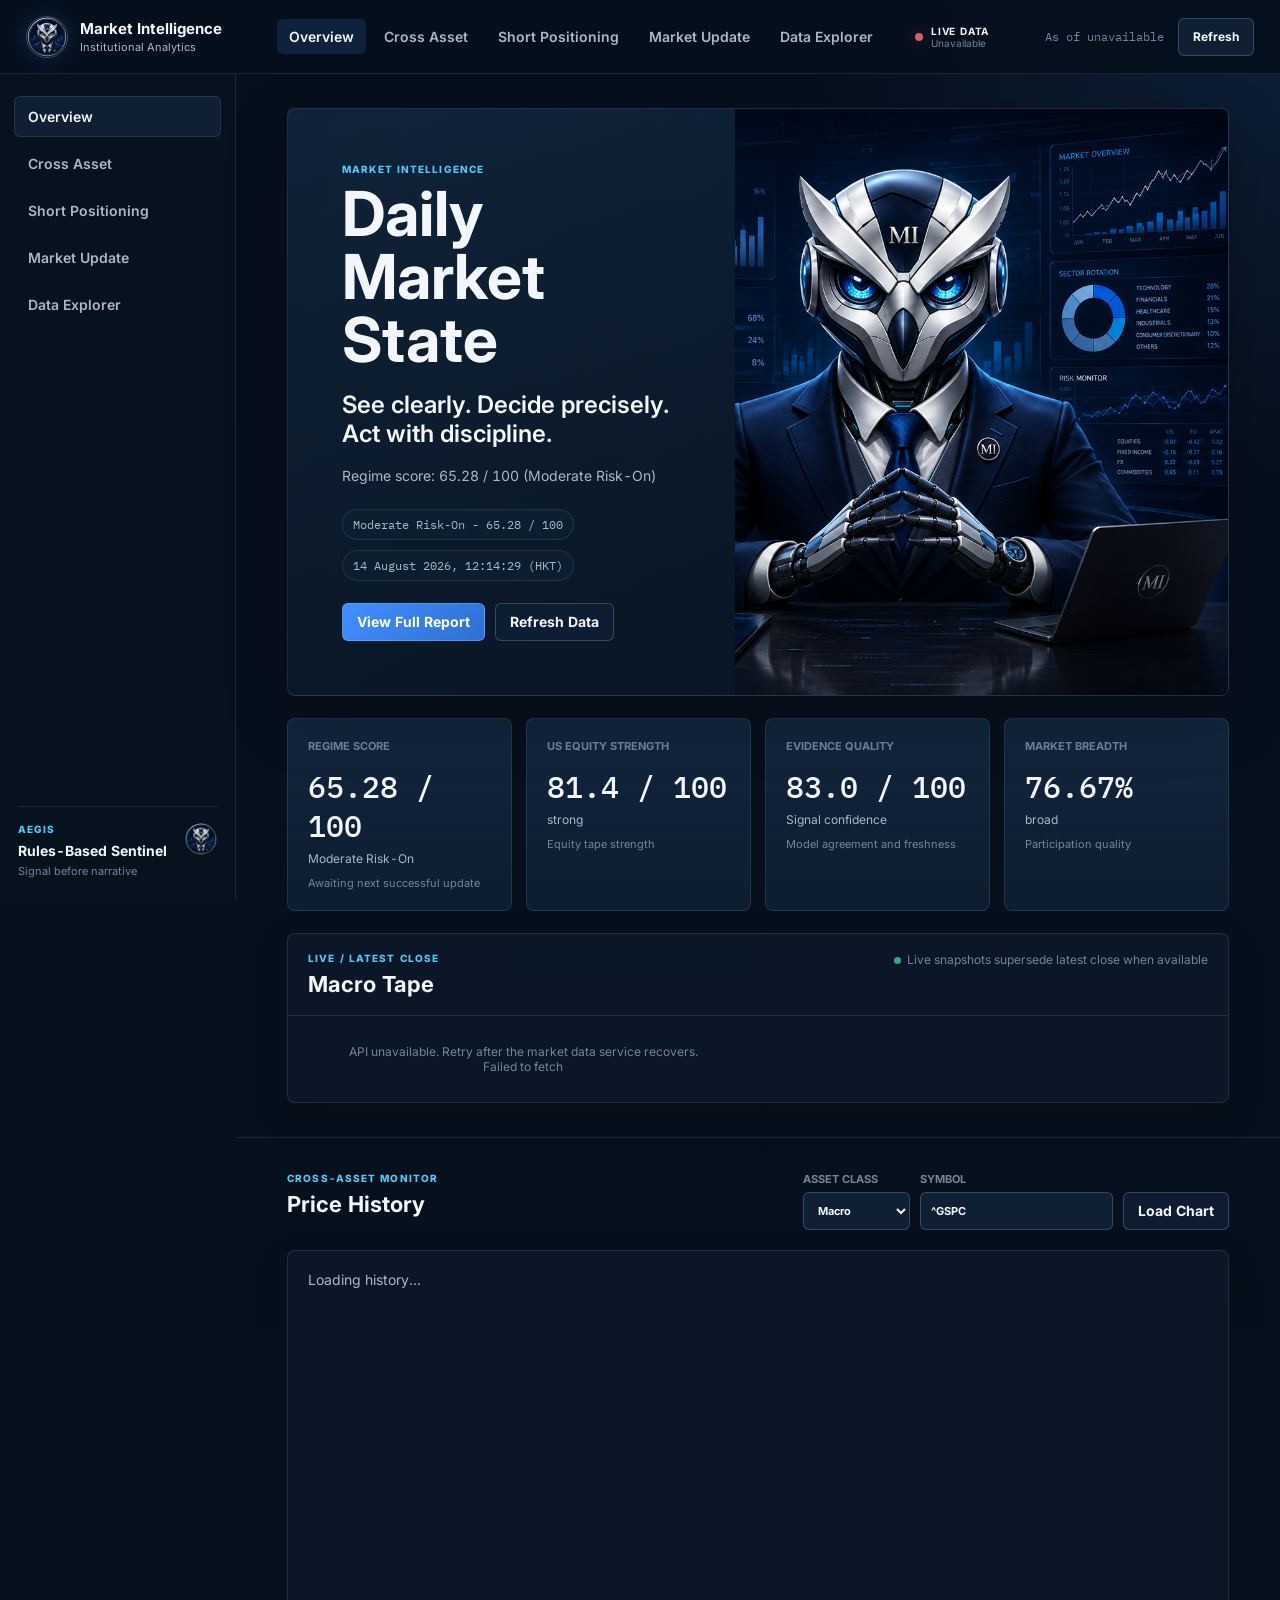
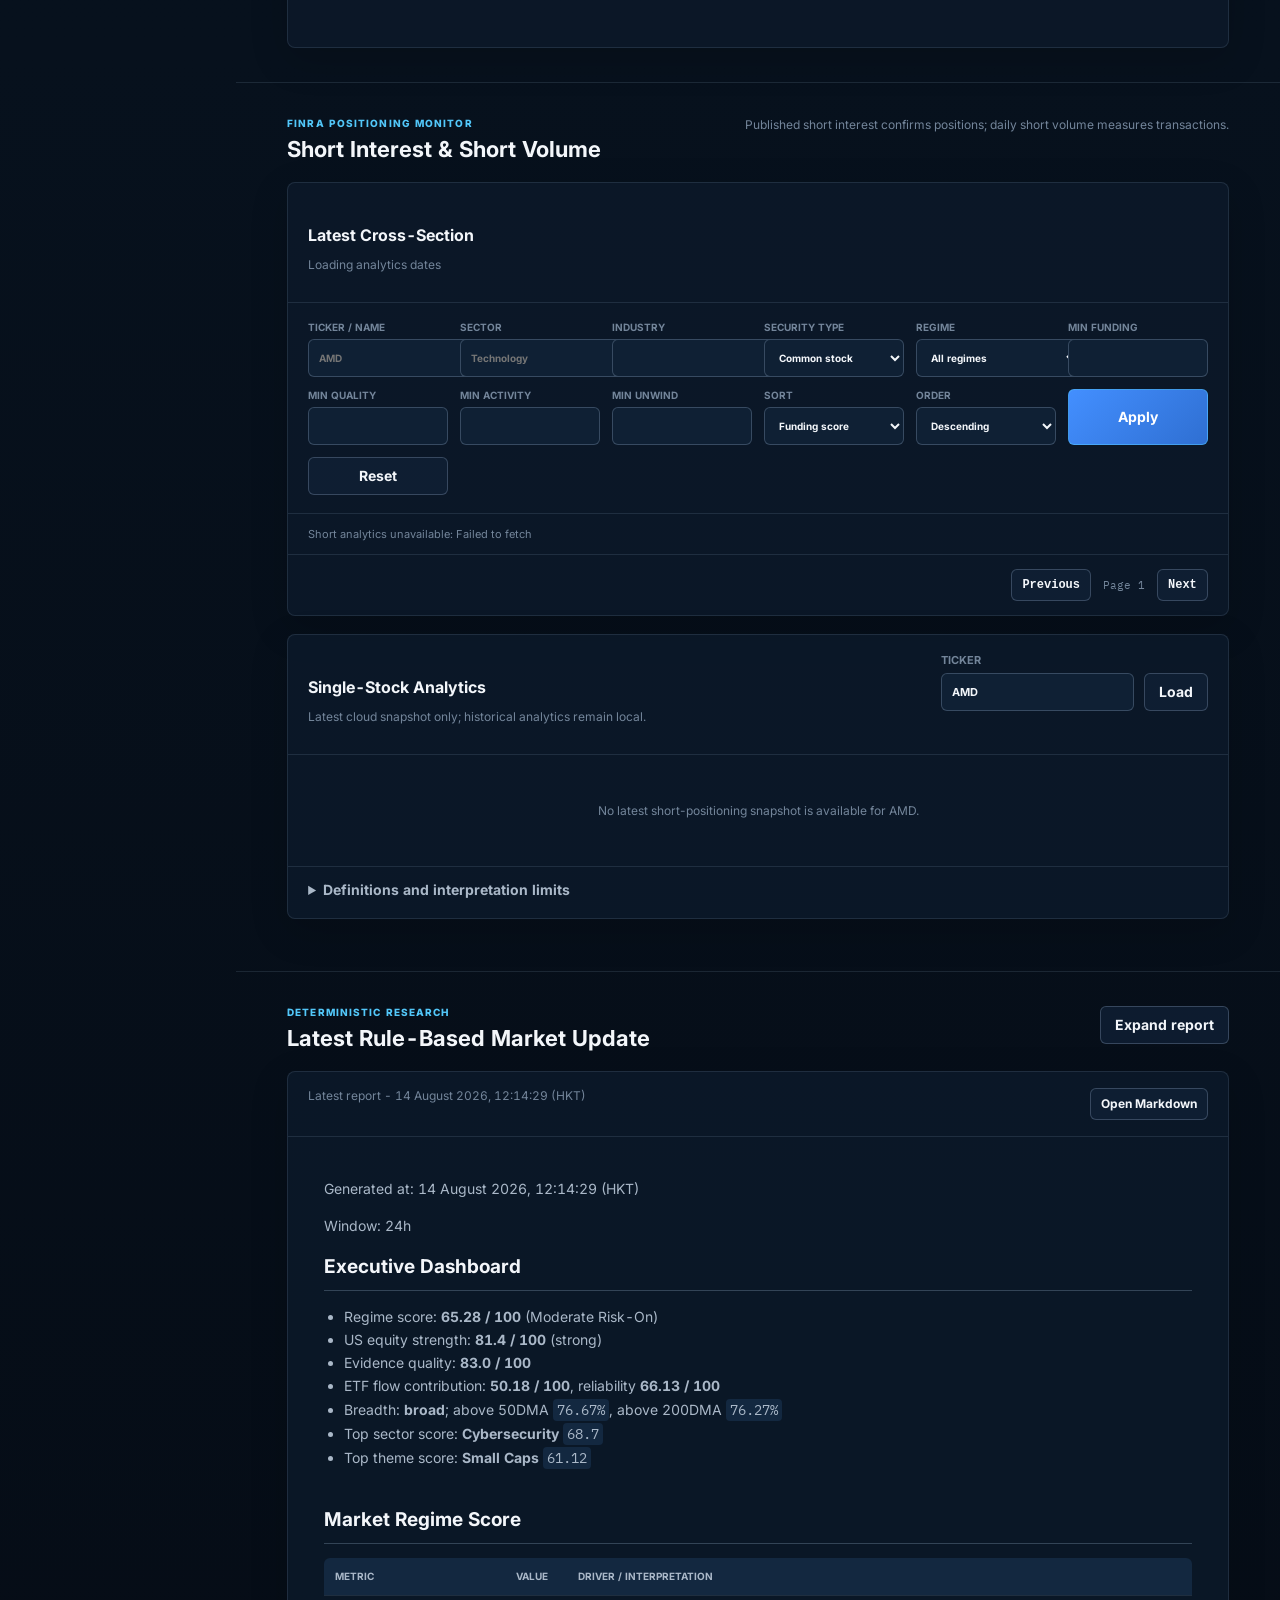
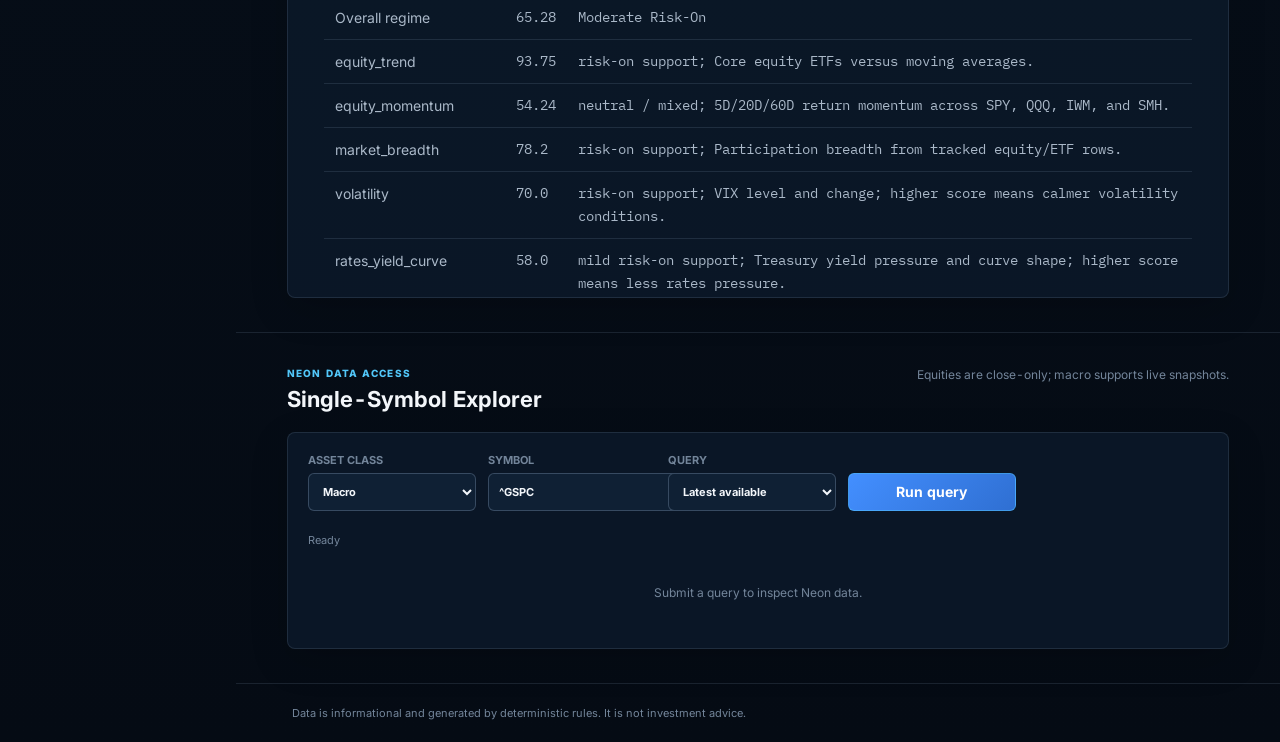
==== commit b3c3c1bf: "Add short positioning analytics dashboard" ====
--- a/index.html
+++ b/index.html
@@ -14,7 +14,7 @@
   <link rel="preconnect" href="https://fonts.gstatic.com" crossorigin>
   <link href="https://fonts.googleapis.com/css2?family=IBM+Plex+Mono:wght@400;500&family=Inter:wght@400;500;600;700&display=swap" rel="stylesheet">
   <link rel="preload" as="image" href="assets/images/aegis/aegis-hero.png">
-  <link rel="stylesheet" href="styles.css?v=20260802-aegis-1">
+  <link rel="stylesheet" href="styles.css?v=20260814-short-1">
 </head>
 <body>
   <a class="skip-link" href="#overview">Skip to dashboard</a>
@@ -26,6 +26,7 @@
     <nav class="topnav" aria-label="Primary navigation">
       <a class="active" href="#overview">Overview</a>
       <a href="#cross-asset">Cross Asset</a>
+      <a href="#short-positioning">Short Positioning</a>
       <a href="#report">Market Update</a>
       <a href="#explorer">Data Explorer</a>
     </nav>
@@ -40,6 +41,7 @@
     <nav class="sidebar" aria-label="Section navigation">
       <a class="active" href="#overview">Overview</a>
       <a href="#cross-asset">Cross Asset</a>
+      <a href="#short-positioning">Short Positioning</a>
       <a href="#report">Market Update</a>
       <a href="#explorer">Data Explorer</a>
       <div class="sidebar-foot">
@@ -107,6 +109,43 @@
         </article>
       </section>
 
+      <section id="short-positioning" class="section">
+        <div class="section-heading">
+          <div><p class="eyebrow">FINRA Positioning Monitor</p><h2>Short Interest &amp; Short Volume</h2></div>
+          <span class="legend">Published short interest confirms positions; daily short volume measures transactions.</span>
+        </div>
+        <article class="panel short-universe-panel">
+          <div class="panel-heading"><div><h3>Latest Cross-Section</h3><p id="short-freshness" class="legend">Loading analytics dates</p></div></div>
+          <form id="short-filter-form" class="short-filter-form">
+            <label>Ticker / name<input id="short-search" autocomplete="off" placeholder="AMD"></label>
+            <label>Sector<input id="short-sector" autocomplete="off" placeholder="Technology"></label>
+            <label>Industry<input id="short-industry" autocomplete="off"></label>
+            <label>Security type<select id="short-security-type"><option value="common_stock">Common stock</option><option value="adr">ADR</option><option value="etf">ETF</option><option value="all">All types</option></select></label>
+            <label>Regime<select id="short-regime"><option value="">All regimes</option><option value="STRUCTURAL_FUNDING_SHORT">Structural Funding Short</option><option value="NEW_CONVICTION_SHORT">New Conviction Short</option><option value="CROWDED_SHORT">Crowded Short</option><option value="SHORT_PRESSURE_FAILURE">Short Pressure Failure</option><option value="POTENTIAL_FUNDING_SHORT_UNWIND">Potential Unwind</option><option value="CONFIRMED_FUNDING_SHORT_UNWIND">Confirmed Unwind</option><option value="SHORT_COVERING">Short Covering</option><option value="NEUTRAL_INCONCLUSIVE">Neutral</option></select></label>
+            <label>Min funding<input id="short-min-funding" type="number" min="0" max="100" step="5"></label>
+            <label>Min quality<input id="short-min-quality" type="number" min="0" max="100" step="5"></label>
+            <label>Min activity<input id="short-min-activity" type="number" min="0" max="100" step="5"></label>
+            <label>Min unwind<input id="short-min-unwind" type="number" min="0" max="100" step="5"></label>
+            <label>Sort<select id="short-sort-by"><option value="funding_short_score">Funding score</option><option value="funding_short_quality_score">Funding quality</option><option value="short_position_score">Position score</option><option value="short_activity_score">Activity score</option><option value="unwind_risk_score">Unwind risk</option><option value="svr_z20">SVR Z20</option><option value="casv_10d">CASV 10D</option><option value="si_change_pct_latest">SI change</option><option value="days_to_cover">Days to cover</option><option value="rsi14">RSI14</option></select></label>
+            <label>Order<select id="short-sort-order"><option value="desc">Descending</option><option value="asc">Ascending</option></select></label>
+            <button class="button primary" type="submit">Apply</button>
+            <button id="short-reset" class="button secondary" type="button">Reset</button>
+          </form>
+          <div id="short-status" class="query-meta">Loading latest snapshot...</div>
+          <div class="table-scroll"><table id="short-table"><thead></thead><tbody></tbody></table></div>
+          <div id="short-empty" class="empty-state" hidden>No matching short-positioning rows.</div>
+          <div class="pagination"><button id="short-prev" class="button ghost" type="button">Previous</button><span id="short-page">Page 1</span><button id="short-next" class="button ghost" type="button">Next</button></div>
+        </article>
+
+        <article class="panel short-detail-panel">
+          <div class="panel-heading"><div><h3>Single-Stock Analytics</h3><p class="legend">Latest cloud snapshot only; historical analytics remain local.</p></div>
+            <form id="short-detail-form" class="inline-controls"><label>Ticker<input id="short-detail-ticker" value="AMD" autocomplete="off"></label><button class="button secondary" type="submit">Load</button></form>
+          </div>
+          <div id="short-detail" class="short-detail"><div class="skeleton">Loading the latest FINRA analytics.</div></div>
+          <details class="short-definitions"><summary>Definitions and interpretation limits</summary><dl><dt>Short Interest</dt><dd>Outstanding short positions reported on the FINRA schedule.</dd><dt>Short Volume</dt><dd>Daily short-sale transaction activity reported to FINRA facilities; it is not a change in outstanding short interest.</dd><dt>SVR</dt><dd>Short Volume divided by Total FINRA Volume.</dd><dt>CASV</dt><dd>Cumulative abnormal SVR relative to the stock's strictly lagged historical baseline.</dd><dt>Funding Short Score</dt><dd>Inferred likelihood that behavior resembles a persistent funding short.</dd><dt>Funding Short Quality</dt><dd>Liquidity, stability, relative weakness and lower squeeze-risk suitability.</dd><dt>Unwind Risk</dt><dd>Potential reversal based on published SI, relative performance and technical confirmation.</dd></dl></details>
+        </article>
+      </section>
+
       <section id="report" class="section">
         <div class="section-heading">
           <div><p class="eyebrow">Deterministic Research</p><h2>Latest Rule-Based Market Update</h2></div>
@@ -142,6 +181,6 @@
   </div>
 
   <footer>Data is informational and generated by deterministic rules. It is not investment advice.</footer>
-  <script src="app.js?v=20260802-aegis-1"></script>
+  <script src="app.js?v=20260814-short-1"></script>
 </body>
 </html>
--- a/styles.css
+++ b/styles.css
@@ -189,6 +189,33 @@
 .indicator-note { margin: 10px 0 0; color: var(--text-muted); font-size: 11px; }
 .table-scroll { overflow-x: auto; border-radius: 6px; }
 #result-table { min-width: 760px; font: 12px "IBM Plex Mono", monospace; }
+.short-universe-panel, .short-detail-panel { margin-bottom: 18px; }
+.short-filter-form { display: grid; grid-template-columns: repeat(6, minmax(120px, 1fr)); gap: 12px; padding: 18px 20px; border-bottom: 1px solid var(--border-subtle); }
+.short-filter-form label { display: grid; gap: 6px; color: var(--text-muted); font-size: 10px; font-weight: 700; text-transform: uppercase; }
+#short-status { margin: 0; padding: 13px 20px; border-bottom: 1px solid var(--border-subtle); }
+#short-table { width: 100%; min-width: 1540px; border-collapse: collapse; font: 11px "IBM Plex Mono", monospace; }
+#short-table th, #short-table td { padding: 10px; border-bottom: 1px solid var(--border-subtle); text-align: right; white-space: nowrap; }
+#short-table th { position: sticky; top: 0; z-index: 1; color: var(--text-secondary); background: var(--surface); font-size: 9px; text-transform: uppercase; }
+#short-table th:first-child, #short-table td:first-child, #short-table th:nth-child(2), #short-table td:nth-child(2), #short-table th:nth-child(3), #short-table td:nth-child(3) { text-align: left; }
+.ticker-link { border: 0; padding: 0; color: var(--cyan); background: transparent; cursor: pointer; font: 600 11px "IBM Plex Mono", monospace; }
+.regime-badge { display: inline-block; max-width: 220px; border: 1px solid var(--border-strong); border-radius: 999px; padding: 5px 8px; overflow: hidden; color: var(--text-secondary); background: var(--surface-soft); font: 600 9px Inter, sans-serif; text-overflow: ellipsis; text-transform: uppercase; white-space: nowrap; }
+.pagination { display: flex; align-items: center; justify-content: flex-end; gap: 12px; padding: 14px 20px; color: var(--text-muted); font-family: "IBM Plex Mono", monospace; font-size: 11px; }
+.pagination button:disabled { cursor: not-allowed; opacity: .4; }
+.short-detail { padding: 20px; }
+.short-detail-head { display: flex; align-items: flex-start; justify-content: space-between; gap: 20px; margin-bottom: 16px; }
+.short-detail-head h3 { margin: 0; }
+.short-detail-head p { margin: 8px 0 0; color: var(--text-muted); }
+.freshness-strip { display: flex; flex-wrap: wrap; gap: 8px; margin-bottom: 16px; }
+.freshness-strip span { border: 1px solid var(--border-subtle); border-radius: 6px; padding: 6px 8px; color: var(--text-muted); font: 10px "IBM Plex Mono", monospace; }
+.short-detail-grid { display: grid; grid-template-columns: repeat(5, minmax(0, 1fr)); gap: 1px; border: 1px solid var(--border-subtle); background: var(--border-subtle); }
+.regime-reasons { margin-top: 20px; border-top: 1px solid var(--border-subtle); padding-top: 18px; }
+.regime-reasons h4 { margin: 0 0 8px; color: var(--cyan); font-size: 10px; text-transform: uppercase; }
+.regime-reasons p, .regime-reasons li { color: var(--text-muted); font-size: 11px; }
+.short-definitions { border-top: 1px solid var(--border-subtle); padding: 14px 20px 20px; color: var(--text-secondary); }
+.short-definitions summary { cursor: pointer; font-weight: 700; }
+.short-definitions dl { display: grid; grid-template-columns: minmax(140px, 190px) 1fr; gap: 8px 14px; }
+.short-definitions dt { color: var(--text-primary); font-weight: 700; }
+.short-definitions dd { margin: 0; color: var(--text-muted); }
 .empty-state, .skeleton { margin: 0; padding: 28px; color: var(--text-muted); font: 12px Inter, sans-serif; text-align: center; }
 .skeleton { min-height: 120px; display: grid; place-items: center; background: linear-gradient(90deg, rgba(19,40,64,.28), rgba(67,143,255,.08), rgba(19,40,64,.28)); background-size: 220% 100%; animation: shimmer 1.8s ease-in-out infinite; }
 footer { margin-left: var(--sidebar); padding: 22px 56px; border-top: 1px solid var(--border-subtle); color: var(--text-muted); font-size: 11px; }
@@ -204,6 +231,8 @@
   .metric-grid { grid-template-columns: repeat(2, 1fr); }
   .query-form { grid-template-columns: repeat(3, 1fr); }
   .indicator-groups { grid-template-columns: repeat(2, minmax(0, 1fr)); }
+  .short-filter-form { grid-template-columns: repeat(4, minmax(120px, 1fr)); }
+  .short-detail-grid { grid-template-columns: repeat(3, minmax(0, 1fr)); }
 }
 @media (max-width: 980px) {
   :root { --sidebar: 0px; }
@@ -236,11 +265,15 @@
   .query-form { grid-template-columns: 1fr 1fr; }
   .query-form .button { grid-column: 1 / -1; }
   .indicator-groups { grid-template-columns: 1fr; }
+  .short-filter-form { grid-template-columns: 1fr 1fr; }
+  .short-detail-grid { grid-template-columns: 1fr; }
+  .short-detail-head { flex-direction: column; }
+  .short-definitions dl { grid-template-columns: 1fr; }
   .query-meta, .report-toolbar { flex-direction: column; }
   footer { padding: 18px 14px; }
 }
 @media (max-width: 420px) {
-  .metric-grid, .query-form, .inline-controls { grid-template-columns: 1fr; }
+  .metric-grid, .query-form, .inline-controls, .short-filter-form { grid-template-columns: 1fr; }
   .tape-group-grid { grid-template-columns: 1fr; }
   h1 { font-size: 34px; }
 }
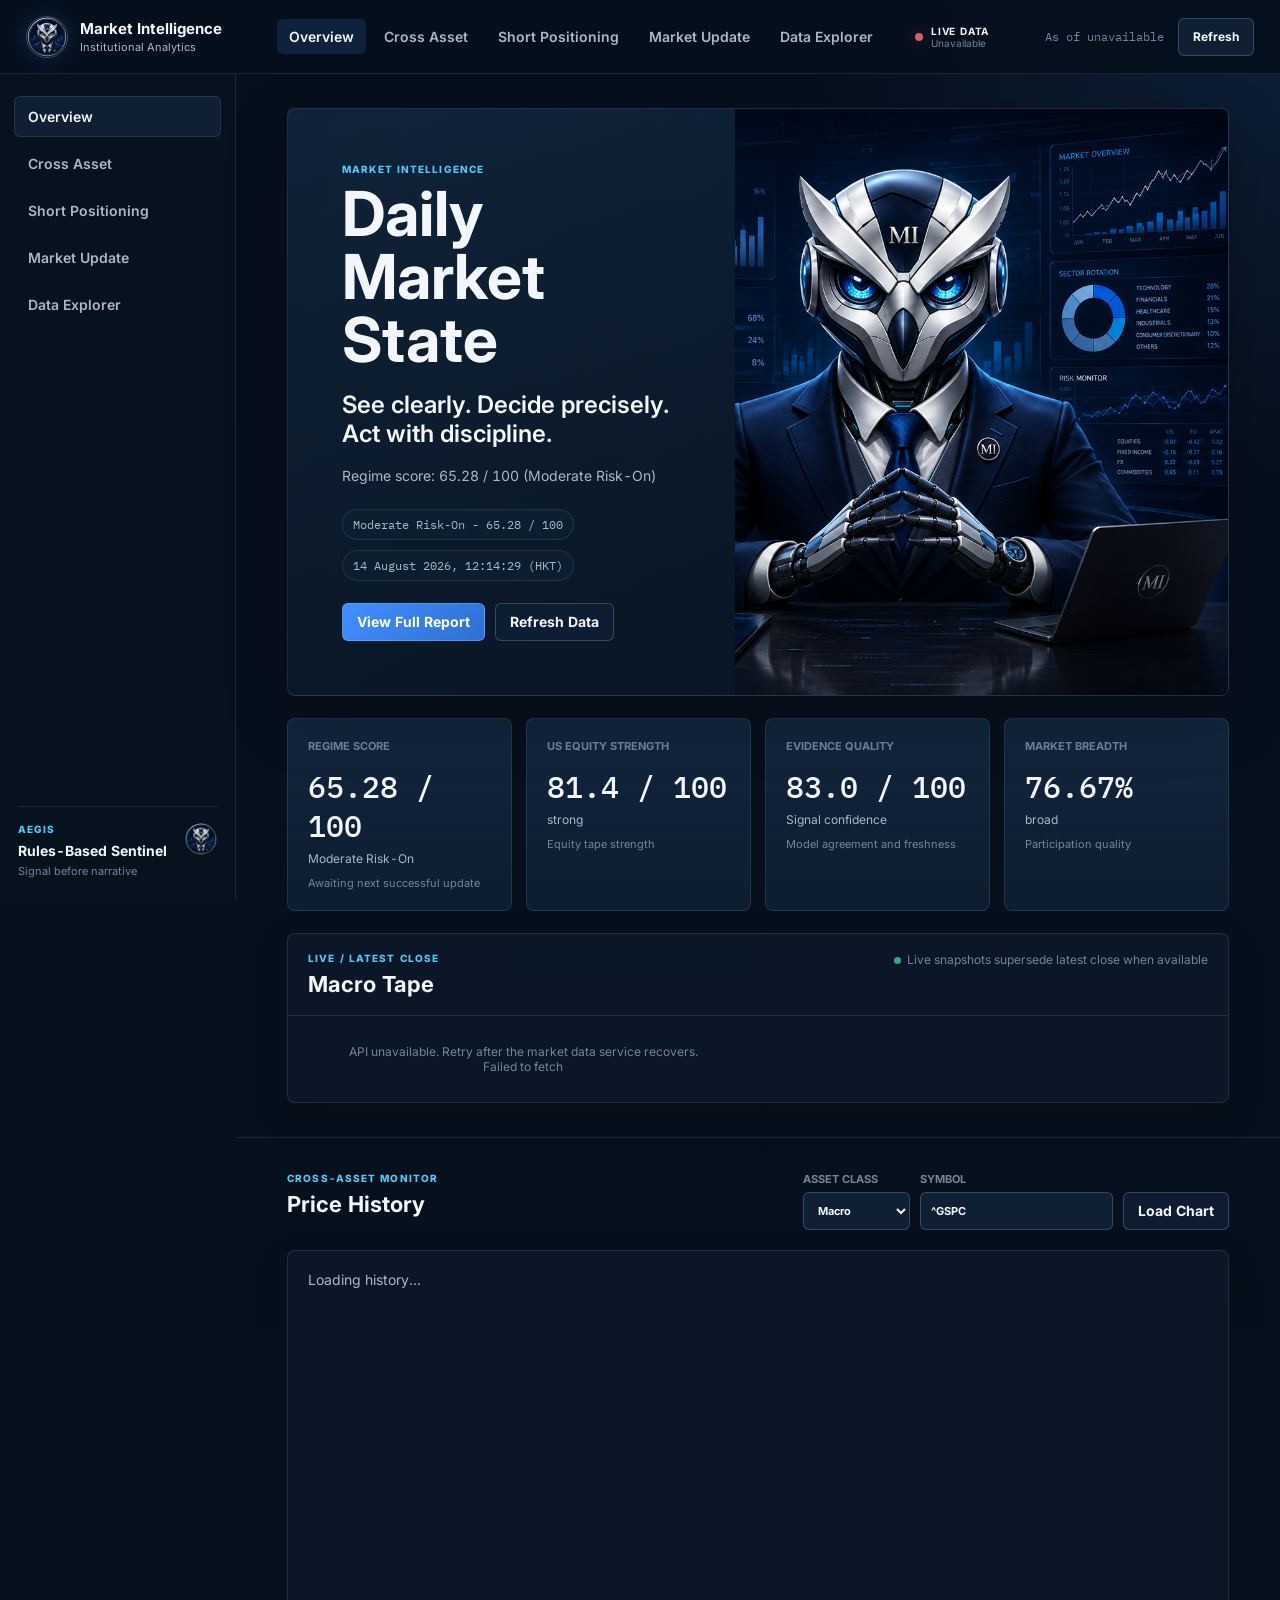
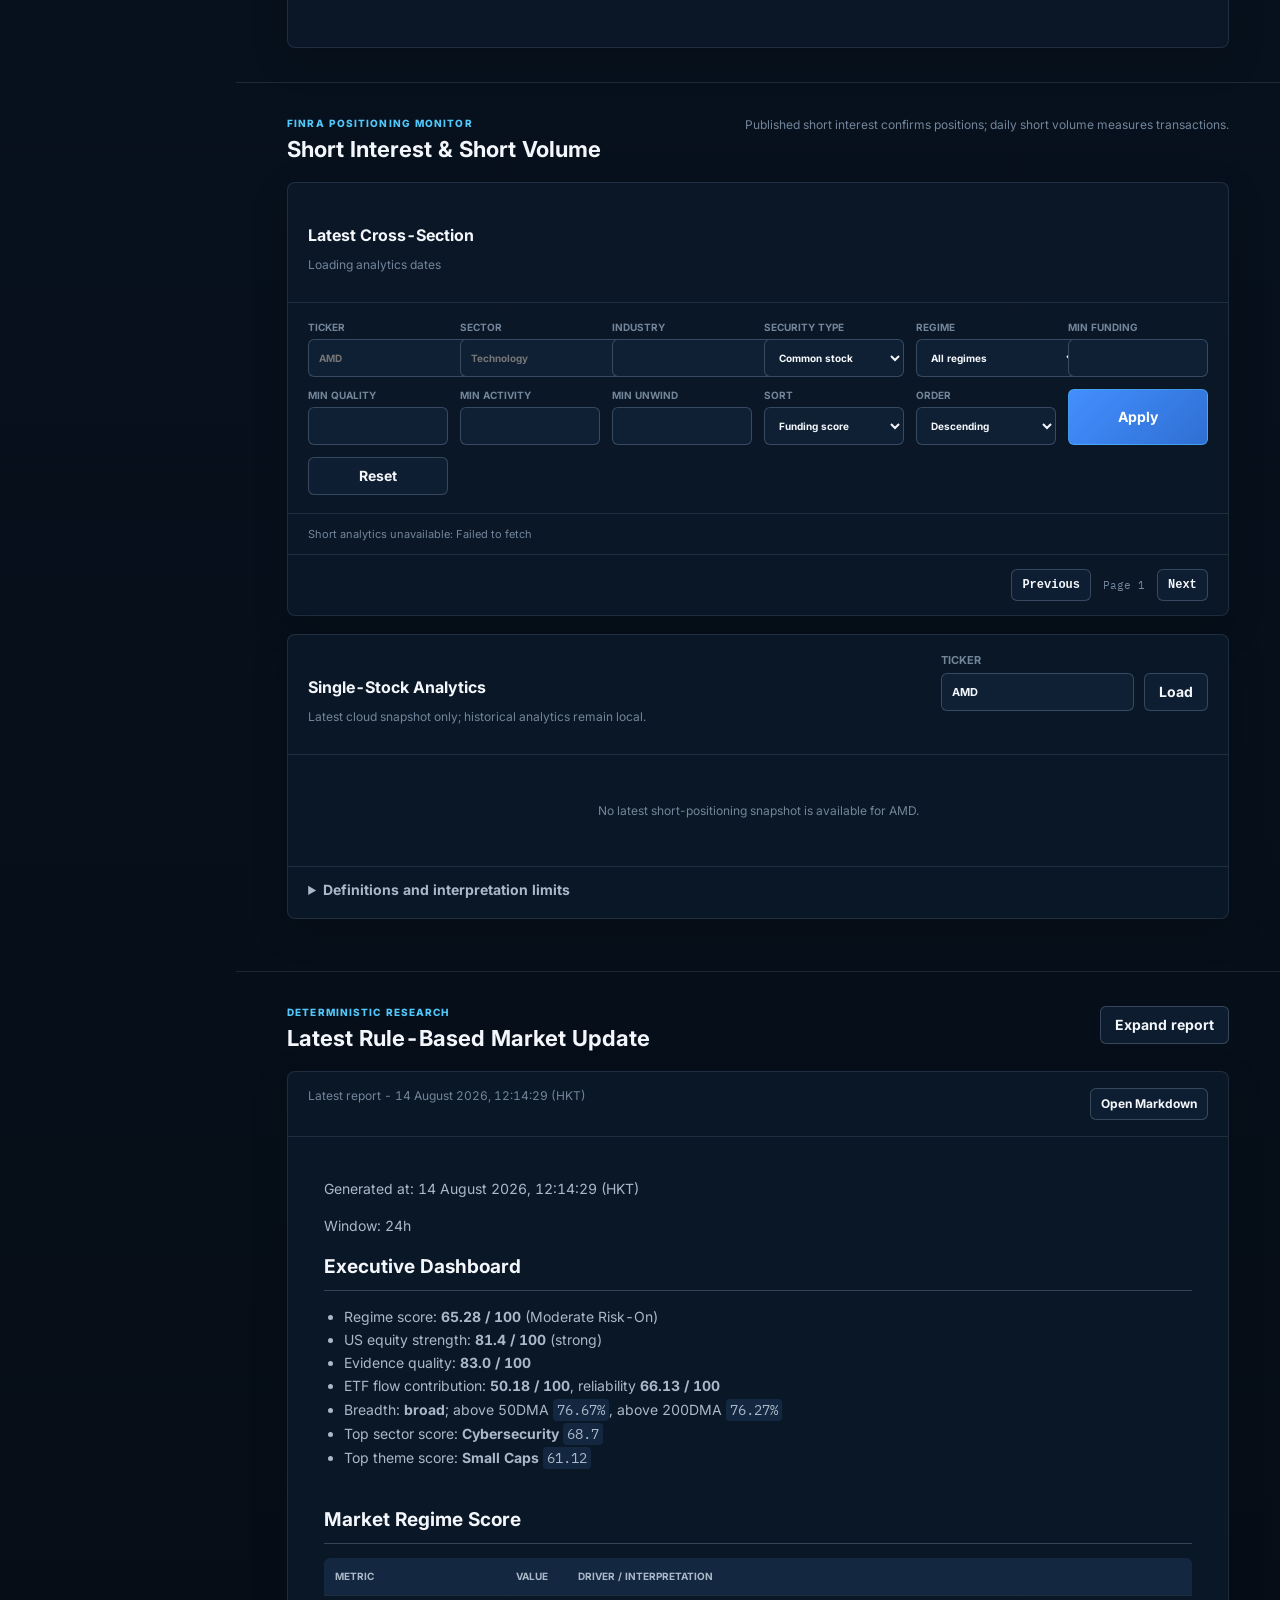
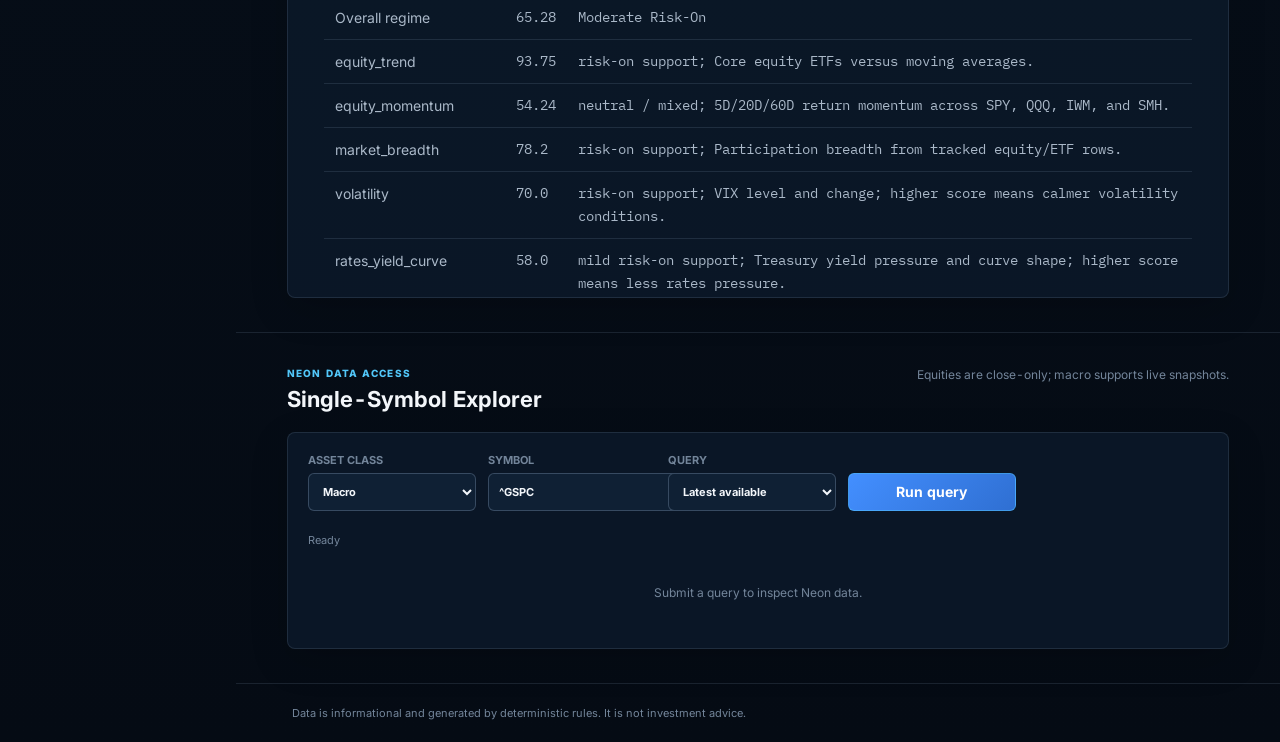
==== commit 2c92150d: "Clarify short analytics ticker filter" ====
--- a/index.html
+++ b/index.html
@@ -117,7 +117,7 @@
         <article class="panel short-universe-panel">
           <div class="panel-heading"><div><h3>Latest Cross-Section</h3><p id="short-freshness" class="legend">Loading analytics dates</p></div></div>
           <form id="short-filter-form" class="short-filter-form">
-            <label>Ticker / name<input id="short-search" autocomplete="off" placeholder="AMD"></label>
+            <label>Ticker<input id="short-search" autocomplete="off" placeholder="AMD"></label>
             <label>Sector<input id="short-sector" autocomplete="off" placeholder="Technology"></label>
             <label>Industry<input id="short-industry" autocomplete="off"></label>
             <label>Security type<select id="short-security-type"><option value="common_stock">Common stock</option><option value="adr">ADR</option><option value="etf">ETF</option><option value="all">All types</option></select></label>
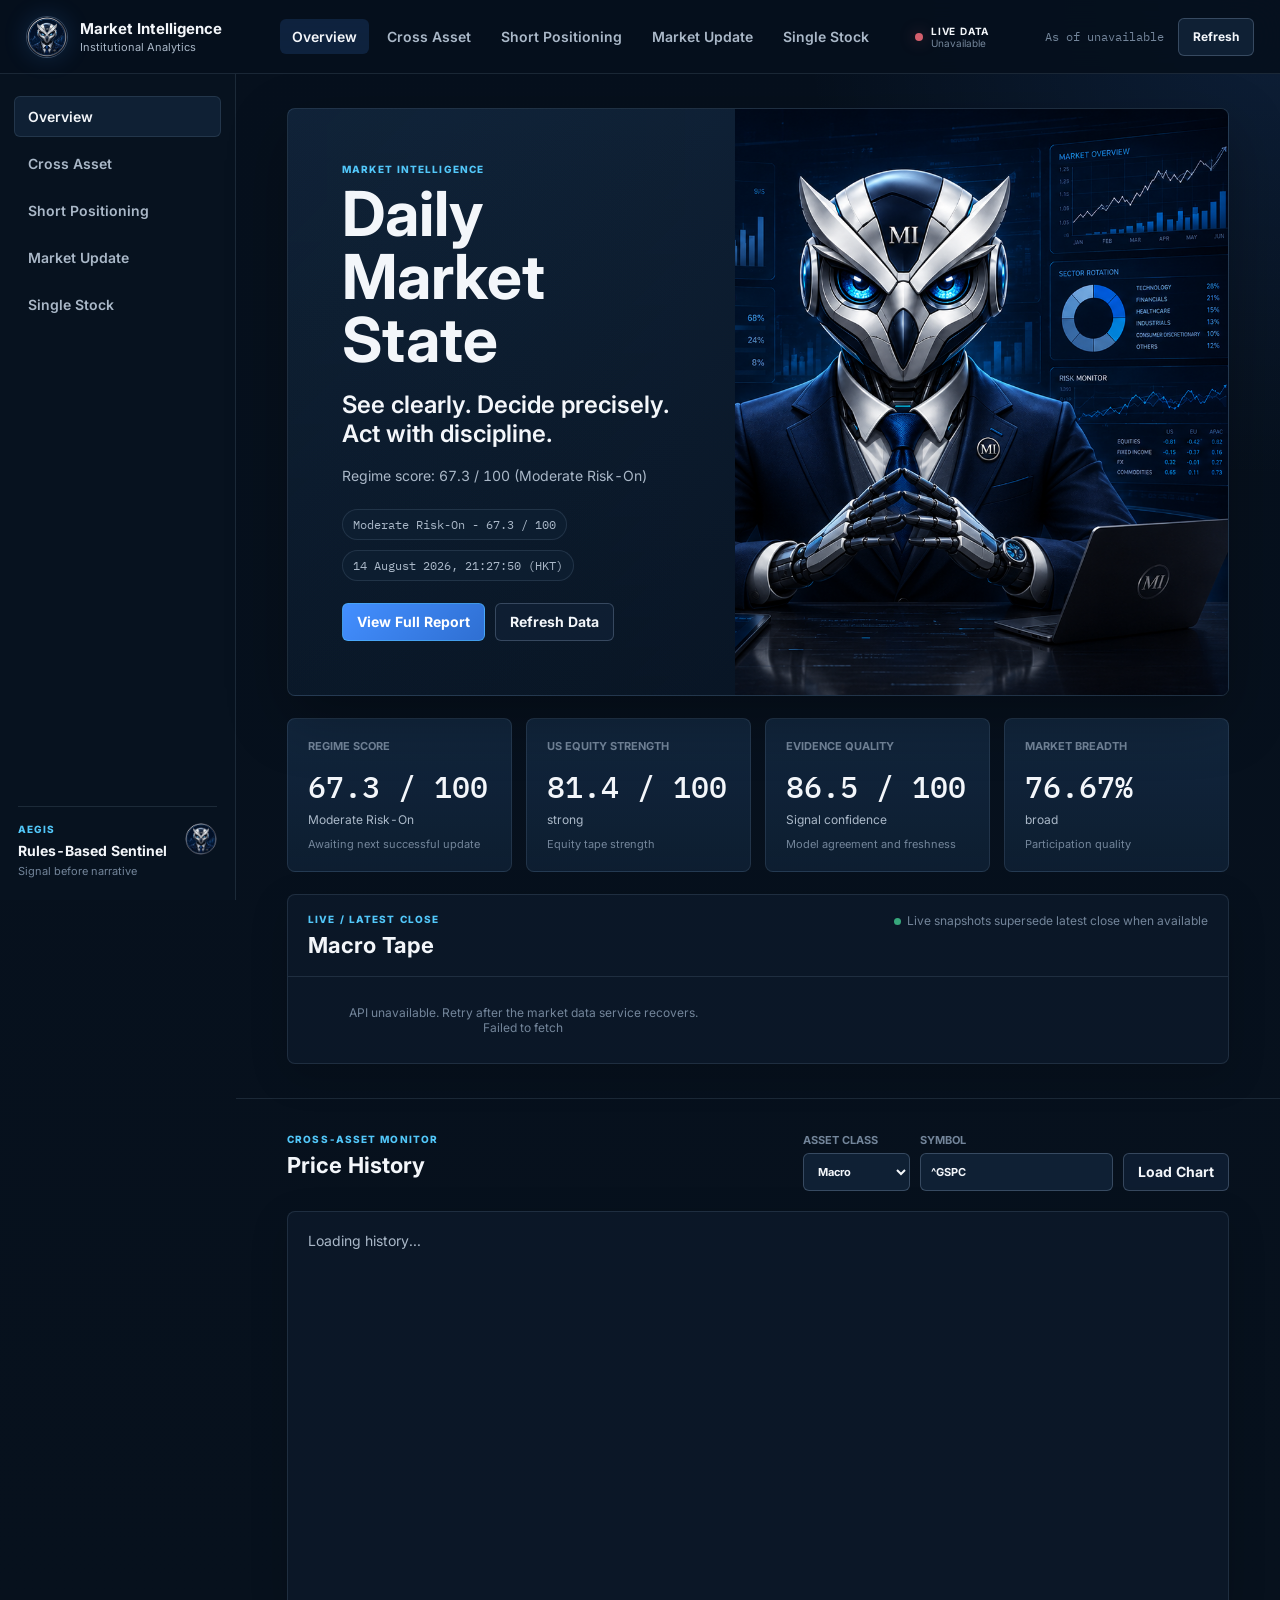
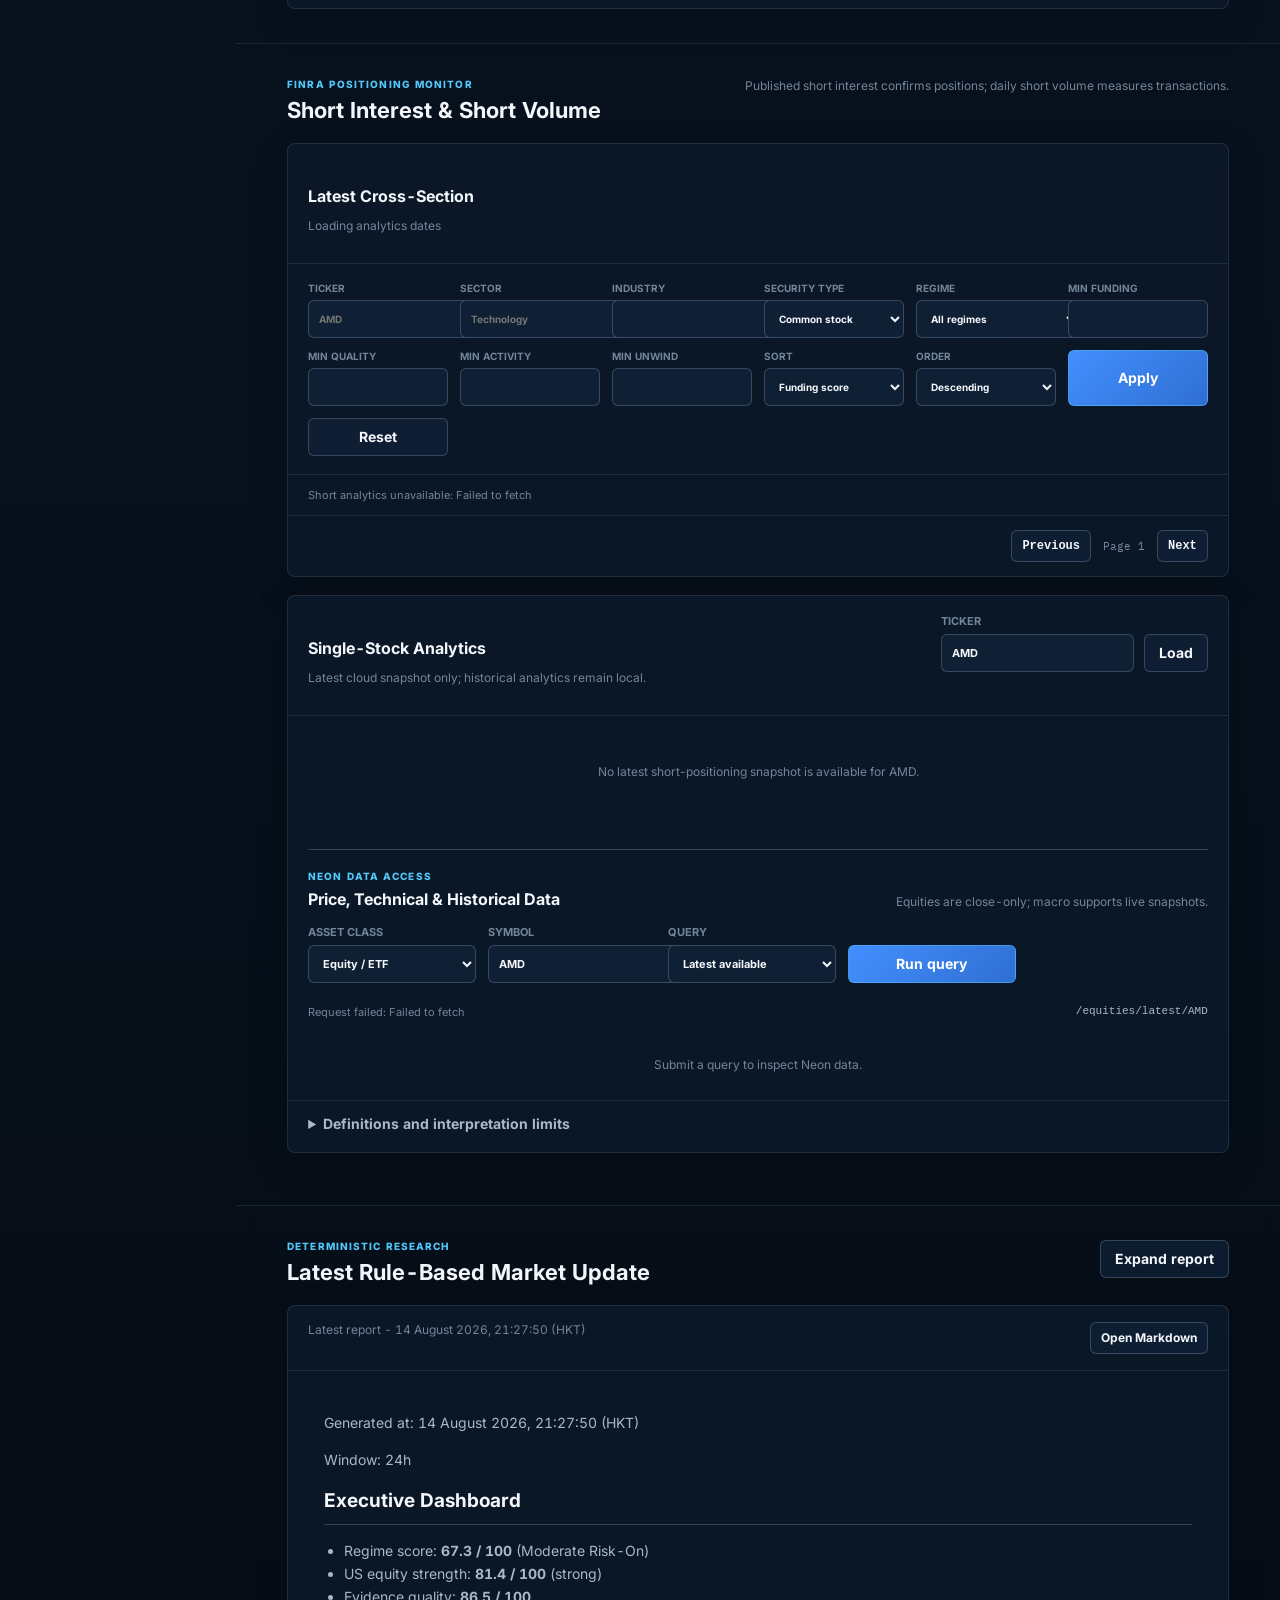
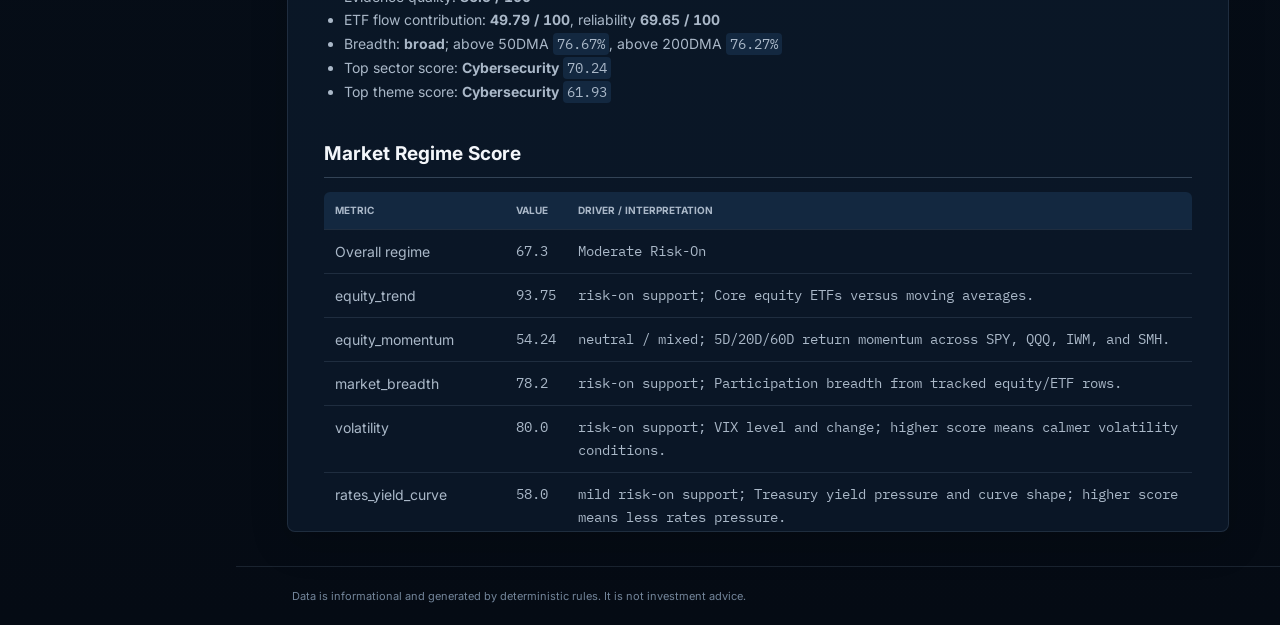
==== commit 5c368623: "Unify single-stock analytics and correct relative metrics" ====
--- a/index.html
+++ b/index.html
@@ -14,7 +14,7 @@
   <link rel="preconnect" href="https://fonts.gstatic.com" crossorigin>
   <link href="https://fonts.googleapis.com/css2?family=IBM+Plex+Mono:wght@400;500&family=Inter:wght@400;500;600;700&display=swap" rel="stylesheet">
   <link rel="preload" as="image" href="assets/images/aegis/aegis-hero.png">
-  <link rel="stylesheet" href="styles.css?v=20260814-short-1">
+  <link rel="stylesheet" href="styles.css?v=20260814-short-3">
 </head>
 <body>
   <a class="skip-link" href="#overview">Skip to dashboard</a>
@@ -28,7 +28,7 @@
       <a href="#cross-asset">Cross Asset</a>
       <a href="#short-positioning">Short Positioning</a>
       <a href="#report">Market Update</a>
-      <a href="#explorer">Data Explorer</a>
+      <a href="#explorer">Single Stock</a>
     </nav>
     <div class="topbar-meta" aria-label="Data status">
       <span id="api-status" class="status"><i></i><b>LIVE DATA</b><small>Connecting</small></span>
@@ -43,7 +43,7 @@
       <a href="#cross-asset">Cross Asset</a>
       <a href="#short-positioning">Short Positioning</a>
       <a href="#report">Market Update</a>
-      <a href="#explorer">Data Explorer</a>
+      <a href="#explorer">Single Stock</a>
       <div class="sidebar-foot">
         <img src="assets/images/aegis/aegis-avatar.png" alt="" width="1254" height="1254" loading="lazy" aria-hidden="true">
         <span>AEGIS</span>
@@ -137,11 +137,29 @@
           <div class="pagination"><button id="short-prev" class="button ghost" type="button">Previous</button><span id="short-page">Page 1</span><button id="short-next" class="button ghost" type="button">Next</button></div>
         </article>
 
-        <article class="panel short-detail-panel">
+        <article id="explorer" class="panel short-detail-panel">
           <div class="panel-heading"><div><h3>Single-Stock Analytics</h3><p class="legend">Latest cloud snapshot only; historical analytics remain local.</p></div>
             <form id="short-detail-form" class="inline-controls"><label>Ticker<input id="short-detail-ticker" value="AMD" autocomplete="off"></label><button class="button secondary" type="submit">Load</button></form>
           </div>
           <div id="short-detail" class="short-detail"><div class="skeleton">Loading the latest FINRA analytics.</div></div>
+          <section class="embedded-explorer" aria-labelledby="single-symbol-heading">
+            <div class="embedded-explorer-heading">
+              <div><p class="eyebrow">Neon Data Access</p><h3 id="single-symbol-heading">Price, Technical &amp; Historical Data</h3></div>
+              <span class="legend">Equities are close-only; macro supports live snapshots.</span>
+            </div>
+            <form id="data-form" class="query-form">
+              <label>Asset class<select id="asset-type"><option value="equities">Equity / ETF</option><option value="macro">Macro</option></select></label>
+              <label>Symbol<input id="symbol" value="AMD" required autocomplete="off"></label>
+              <label>Query<select id="query-mode"><option value="latest">Latest available</option><option value="live">Live only</option><option value="date">Custom date</option><option value="history">History</option></select></label>
+              <label id="date-field">Date<input id="query-date" type="date"></label>
+              <label id="limit-field">Rows<input id="query-limit" type="number" min="1" max="2000" value="30"></label>
+              <button class="button primary" type="submit">Run query</button>
+            </form>
+            <div class="query-meta"><span id="query-status">Ready</span><code id="query-endpoint"></code></div>
+            <div id="indicator-panel" class="indicator-panel" hidden></div>
+            <div class="table-scroll"><table id="result-table"><thead></thead><tbody></tbody></table></div>
+            <pre id="result-empty" class="empty-state">Submit a query to inspect Neon data.</pre>
+          </section>
           <details class="short-definitions"><summary>Definitions and interpretation limits</summary><dl><dt>Short Interest</dt><dd>Outstanding short positions reported on the FINRA schedule.</dd><dt>Short Volume</dt><dd>Daily short-sale transaction activity reported to FINRA facilities; it is not a change in outstanding short interest.</dd><dt>SVR</dt><dd>Short Volume divided by Total FINRA Volume.</dd><dt>CASV</dt><dd>Cumulative abnormal SVR relative to the stock's strictly lagged historical baseline.</dd><dt>Funding Short Score</dt><dd>Inferred likelihood that behavior resembles a persistent funding short.</dd><dt>Funding Short Quality</dt><dd>Liquidity, stability, relative weakness and lower squeeze-risk suitability.</dd><dt>Unwind Risk</dt><dd>Potential reversal based on published SI, relative performance and technical confirmation.</dd></dl></details>
         </article>
       </section>
@@ -157,30 +175,10 @@
         </article>
       </section>
 
-      <section id="explorer" class="section">
-        <div class="section-heading">
-          <div><p class="eyebrow">Neon Data Access</p><h2>Single-Symbol Explorer</h2></div>
-          <span class="legend">Equities are close-only; macro supports live snapshots.</span>
-        </div>
-        <article class="panel explorer">
-          <form id="data-form" class="query-form">
-            <label>Asset class<select id="asset-type"><option value="macro">Macro</option><option value="equities">Equity / ETF</option></select></label>
-            <label>Symbol<input id="symbol" value="^GSPC" required autocomplete="off"></label>
-            <label>Query<select id="query-mode"><option value="latest">Latest available</option><option value="live">Live only</option><option value="date">Custom date</option><option value="history">History</option></select></label>
-            <label id="date-field">Date<input id="query-date" type="date"></label>
-            <label id="limit-field">Rows<input id="query-limit" type="number" min="1" max="2000" value="30"></label>
-            <button class="button primary" type="submit">Run query</button>
-          </form>
-          <div class="query-meta"><span id="query-status">Ready</span><code id="query-endpoint"></code></div>
-          <div id="indicator-panel" class="indicator-panel" hidden></div>
-          <div class="table-scroll"><table id="result-table"><thead></thead><tbody></tbody></table></div>
-          <pre id="result-empty" class="empty-state">Submit a query to inspect Neon data.</pre>
-        </article>
-      </section>
     </main>
   </div>
 
   <footer>Data is informational and generated by deterministic rules. It is not investment advice.</footer>
-  <script src="app.js?v=20260814-short-1"></script>
+  <script src="app.js?v=20260814-short-3"></script>
 </body>
 </html>
--- a/styles.css
+++ b/styles.css
@@ -208,9 +208,19 @@
 .freshness-strip { display: flex; flex-wrap: wrap; gap: 8px; margin-bottom: 16px; }
 .freshness-strip span { border: 1px solid var(--border-subtle); border-radius: 6px; padding: 6px 8px; color: var(--text-muted); font: 10px "IBM Plex Mono", monospace; }
 .short-detail-grid { display: grid; grid-template-columns: repeat(5, minmax(0, 1fr)); gap: 1px; border: 1px solid var(--border-subtle); background: var(--border-subtle); }
+.embedded-explorer { scroll-margin-top: 84px; margin: 22px 20px 0; border-top: 1px solid var(--border-strong); padding-top: 20px; }
+#explorer { scroll-margin-top: 104px; }
+.embedded-explorer-heading { display: flex; align-items: flex-end; justify-content: space-between; gap: 20px; margin-bottom: 16px; }
+.embedded-explorer-heading h3 { margin: 3px 0 0; font-size: 16px; }
 .regime-reasons { margin-top: 20px; border-top: 1px solid var(--border-subtle); padding-top: 18px; }
 .regime-reasons h4 { margin: 0 0 8px; color: var(--cyan); font-size: 10px; text-transform: uppercase; }
 .regime-reasons p, .regime-reasons li { color: var(--text-muted); font-size: 11px; }
+.regime-evidence-table { width: 100%; min-width: 760px; border-collapse: collapse; font-size: 11px; }
+.regime-evidence-table th, .regime-evidence-table td { padding: 10px 11px; border-bottom: 1px solid var(--border-subtle); text-align: left; vertical-align: top; }
+.regime-evidence-table th { position: sticky; top: 0; color: var(--text-secondary); background: var(--surface); font-size: 9px; text-transform: uppercase; }
+.regime-evidence-table td:first-child { color: var(--text-primary); font-weight: 600; }
+.regime-evidence-table td:nth-child(2) { color: var(--cyan); font-family: "IBM Plex Mono", monospace; white-space: nowrap; }
+.regime-evidence-table td:last-child { color: var(--text-muted); }
 .short-definitions { border-top: 1px solid var(--border-subtle); padding: 14px 20px 20px; color: var(--text-secondary); }
 .short-definitions summary { cursor: pointer; font-weight: 700; }
 .short-definitions dl { display: grid; grid-template-columns: minmax(140px, 190px) 1fr; gap: 8px 14px; }
@@ -268,6 +278,8 @@
   .short-filter-form { grid-template-columns: 1fr 1fr; }
   .short-detail-grid { grid-template-columns: 1fr; }
   .short-detail-head { flex-direction: column; }
+  .embedded-explorer { margin-inline: 14px; }
+  .embedded-explorer-heading { align-items: flex-start; flex-direction: column; }
   .short-definitions dl { grid-template-columns: 1fr; }
   .query-meta, .report-toolbar { flex-direction: column; }
   footer { padding: 18px 14px; }
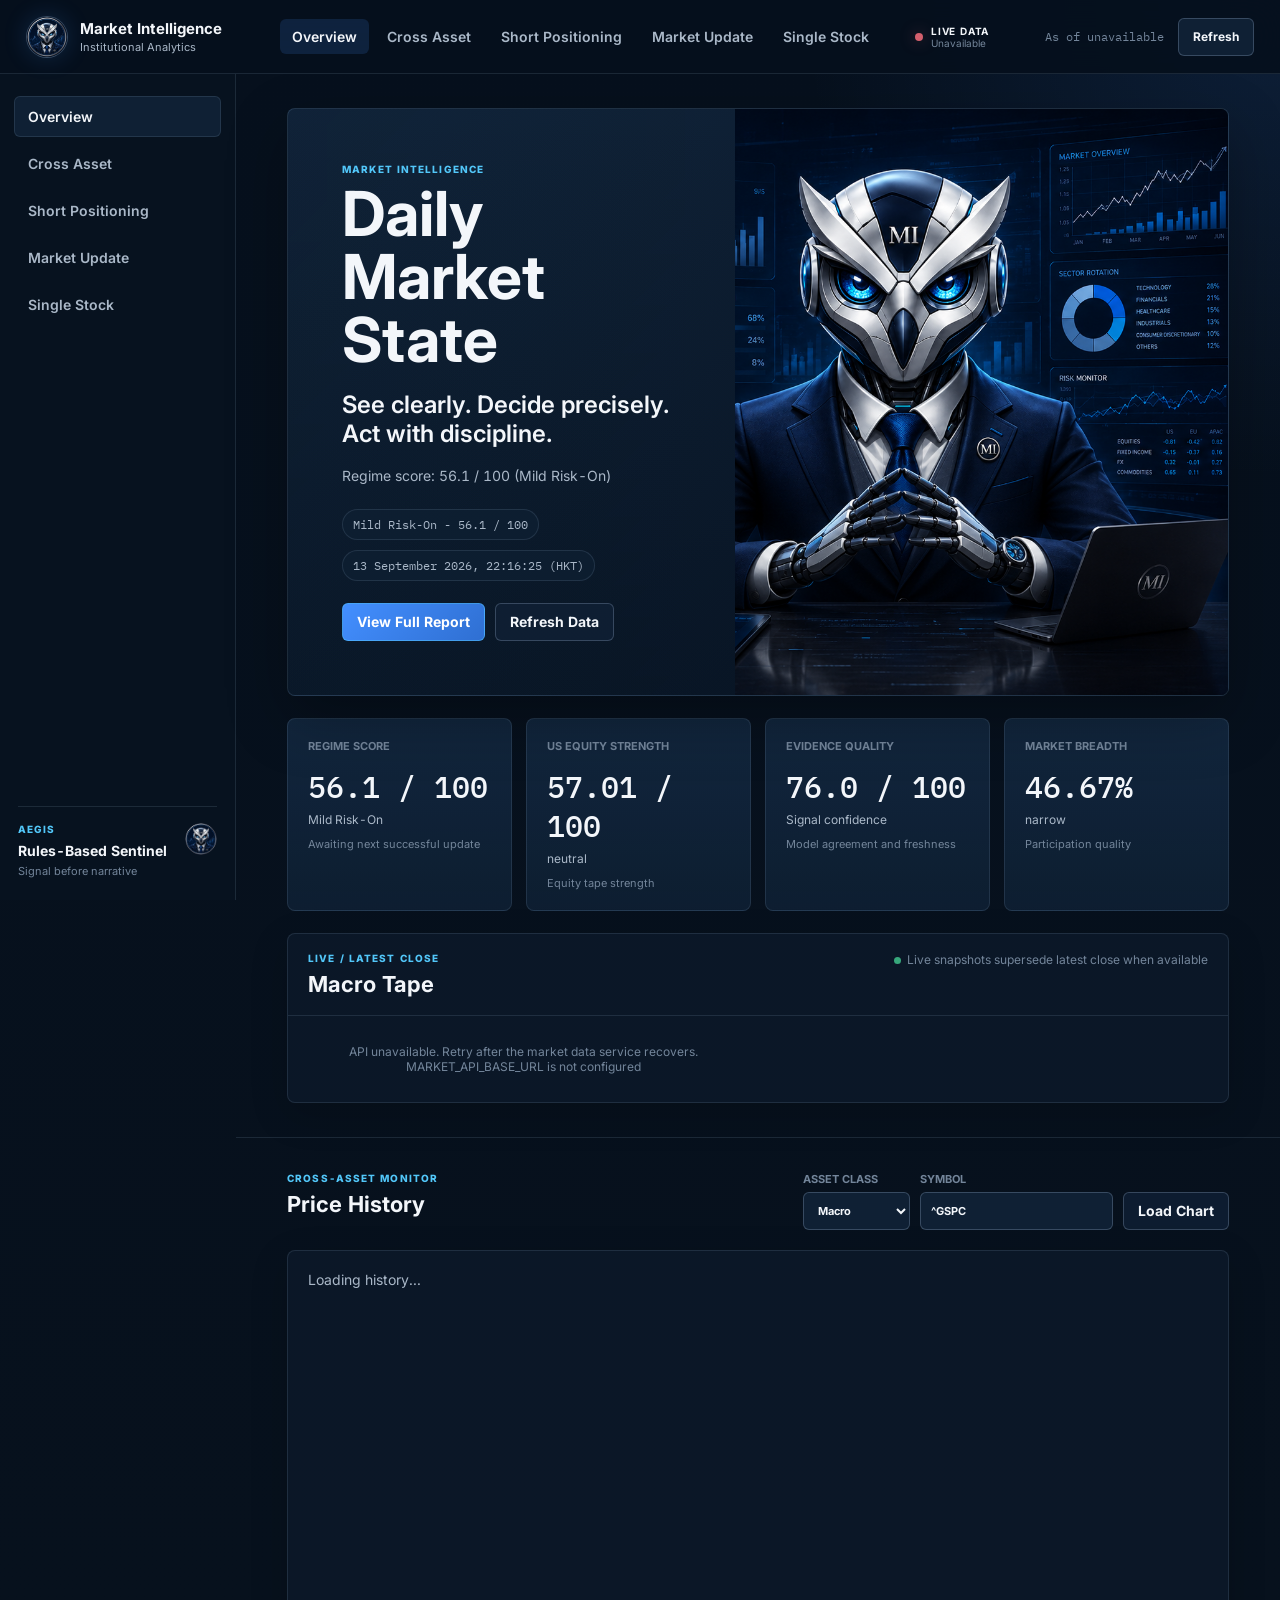
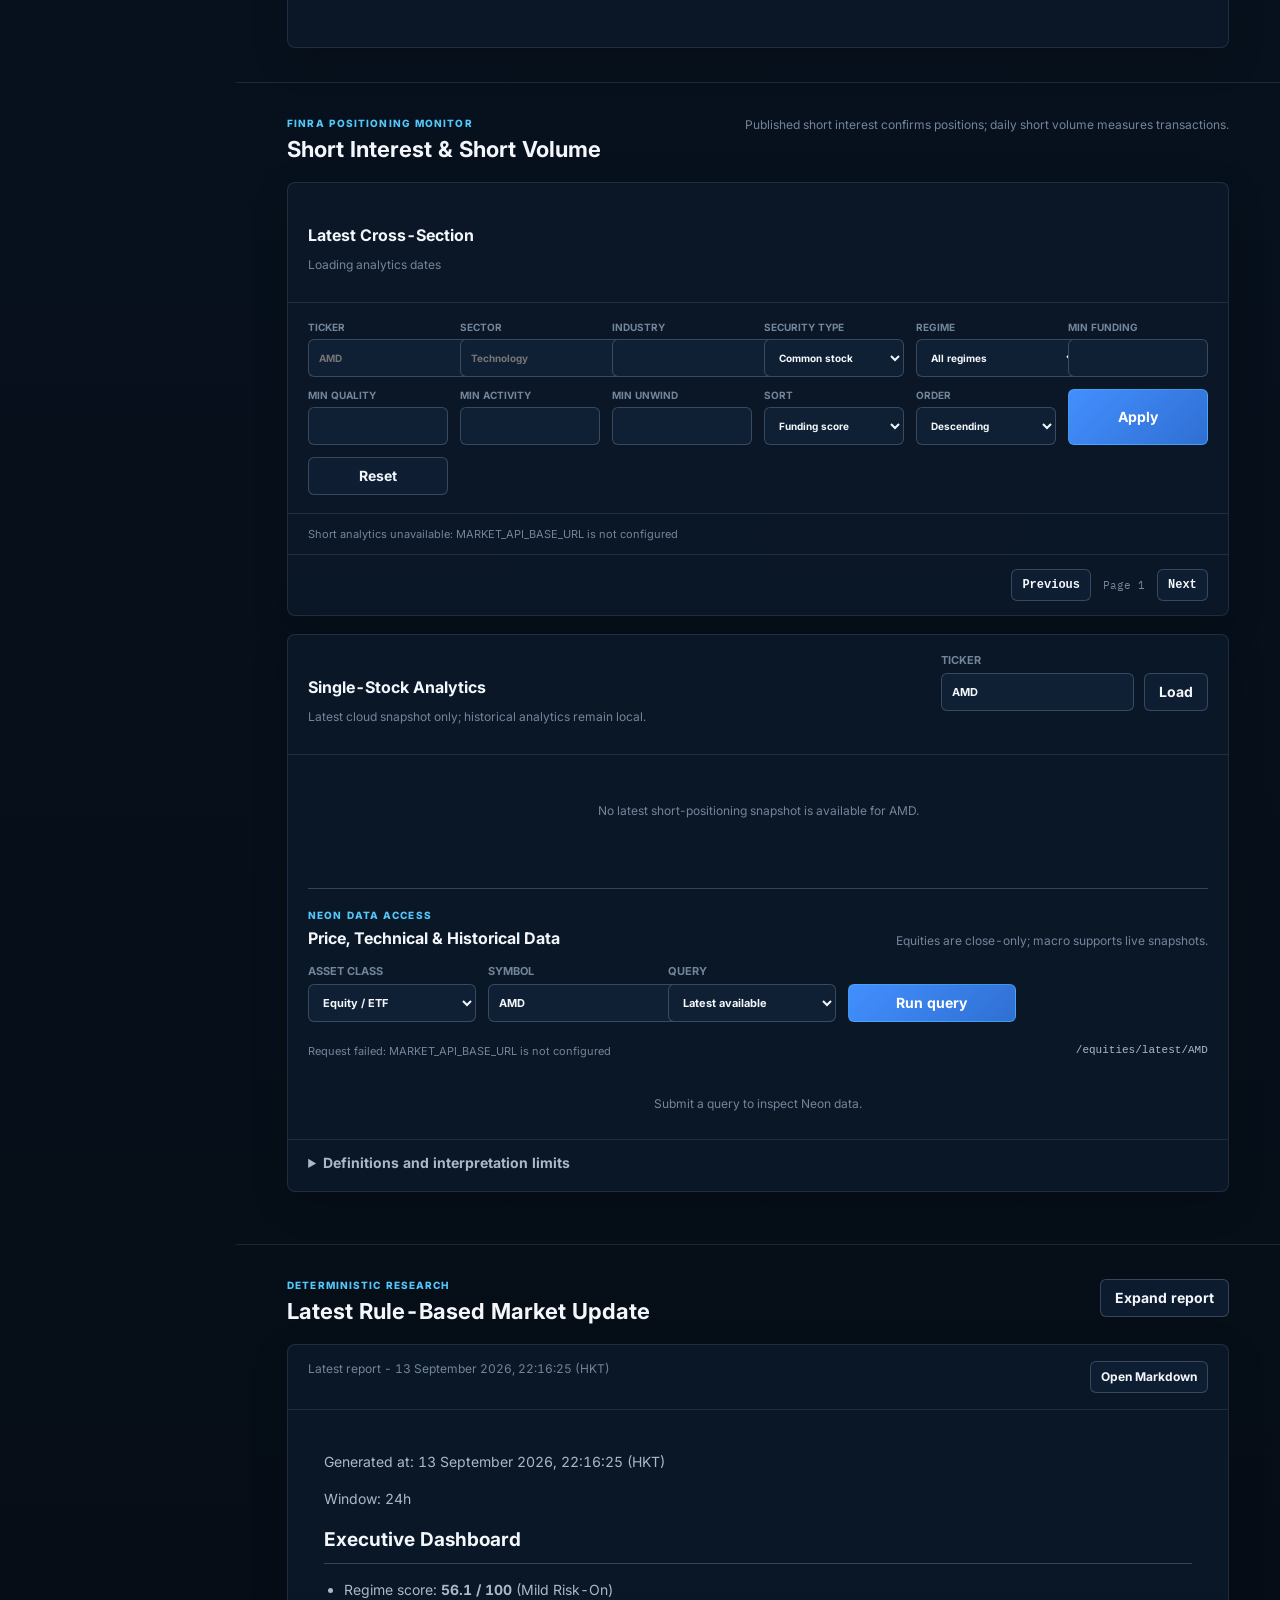
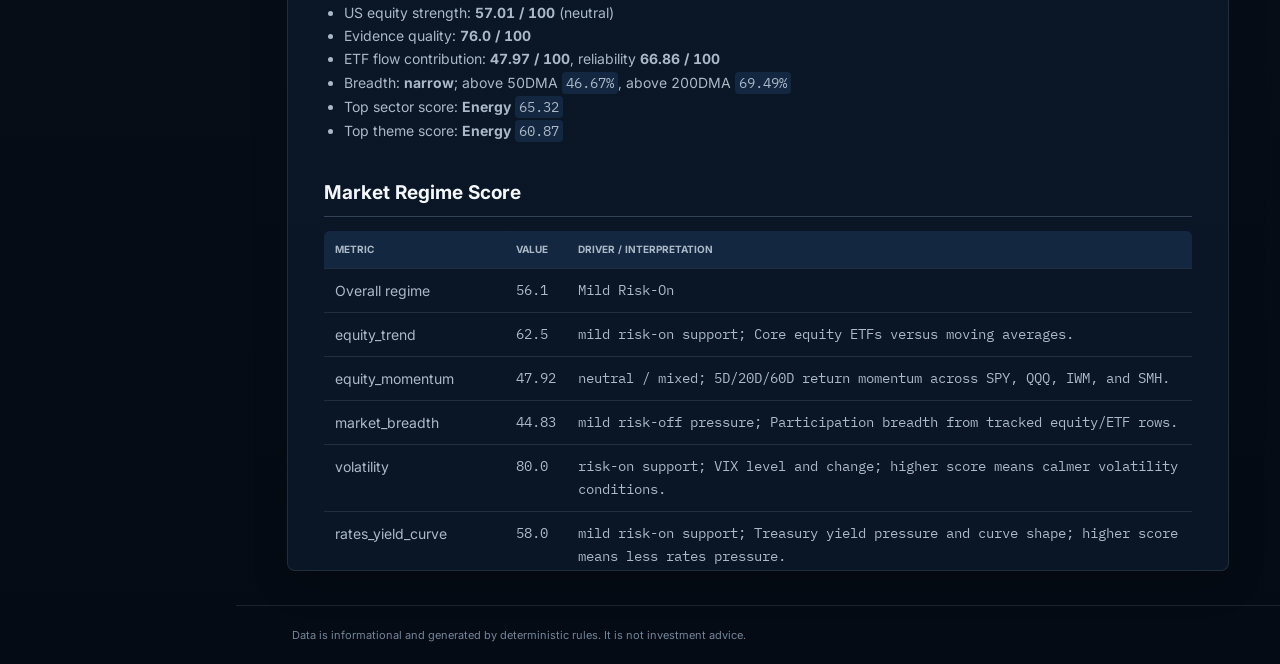
==== commit 2cc60a54: "Generate dashboard API config from deployment environment" ====
--- a/index.html
+++ b/index.html
@@ -179,6 +179,7 @@
   </div>
 
   <footer>Data is informational and generated by deterministic rules. It is not investment advice.</footer>
-  <script src="app.js?v=20260814-short-3"></script>
+  <script src="config.js"></script>
+  <script src="app.js?v=20260913-env-config"></script>
 </body>
 </html>
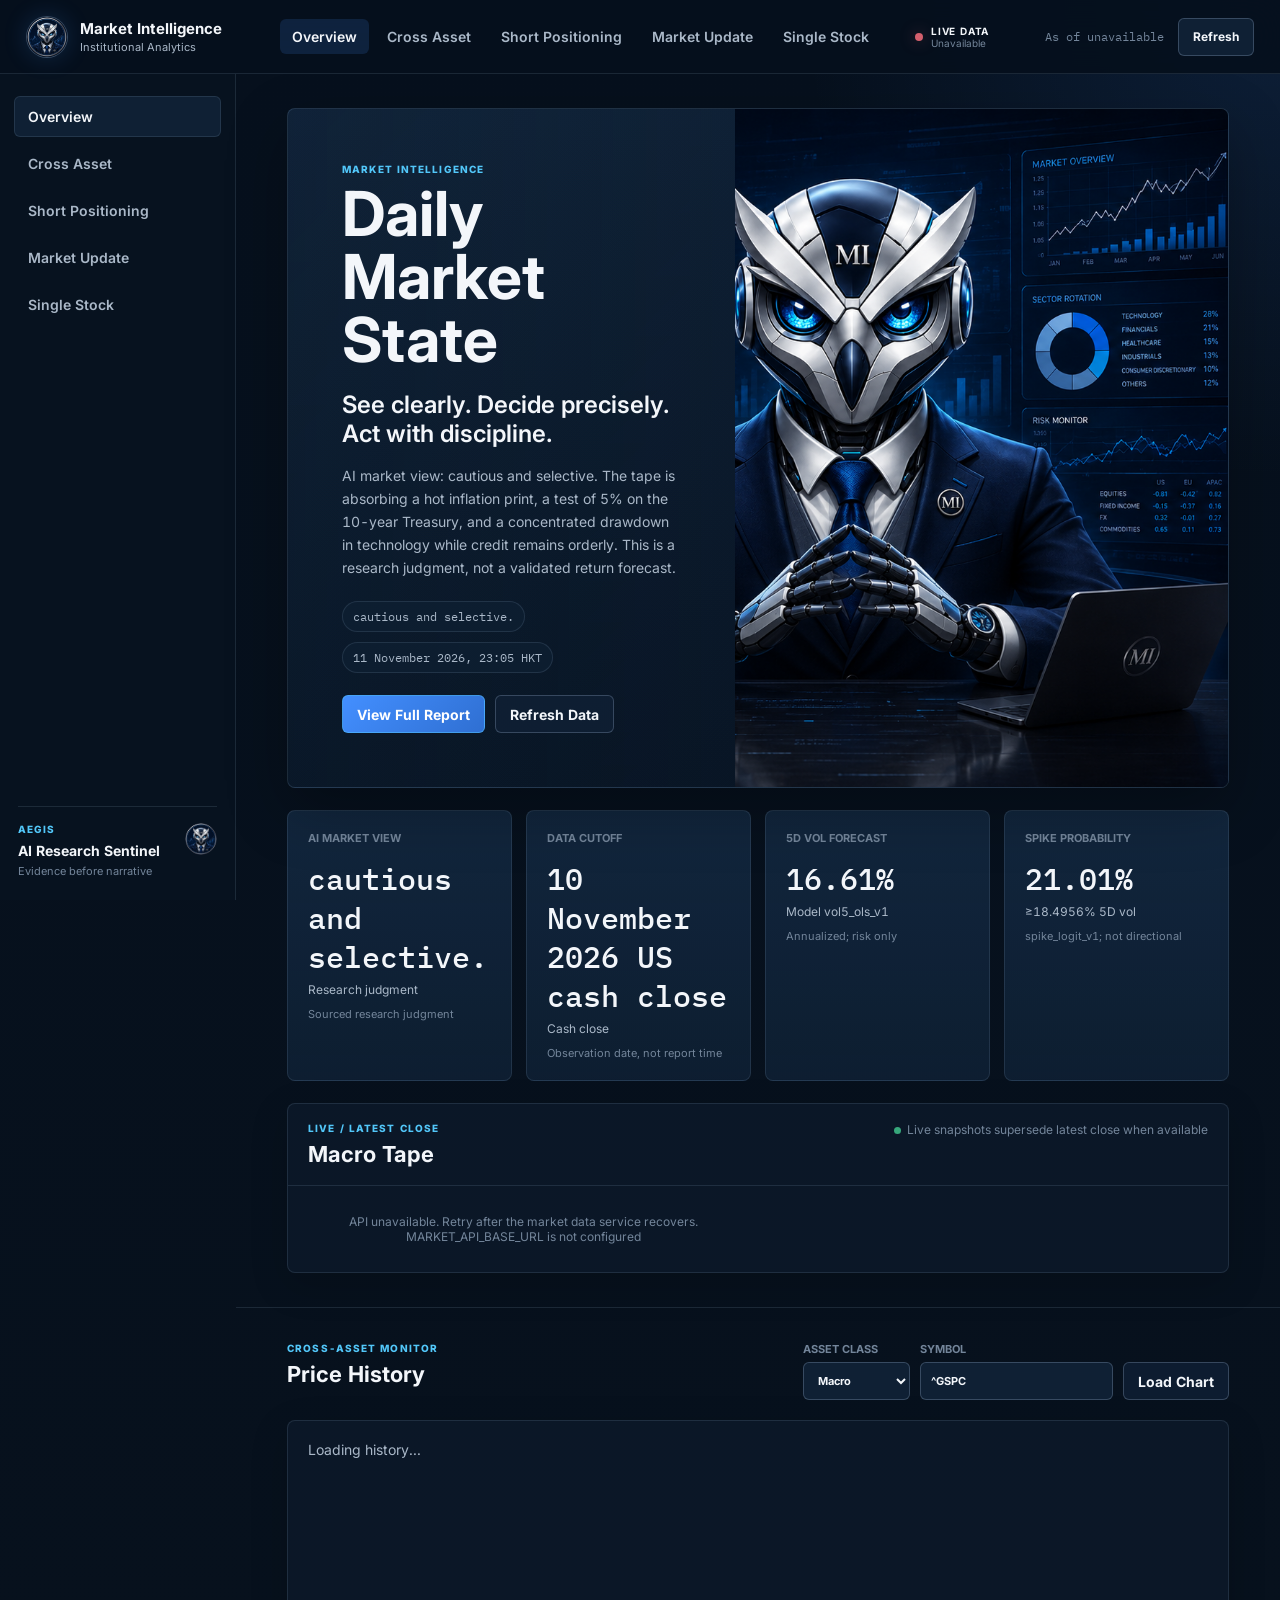
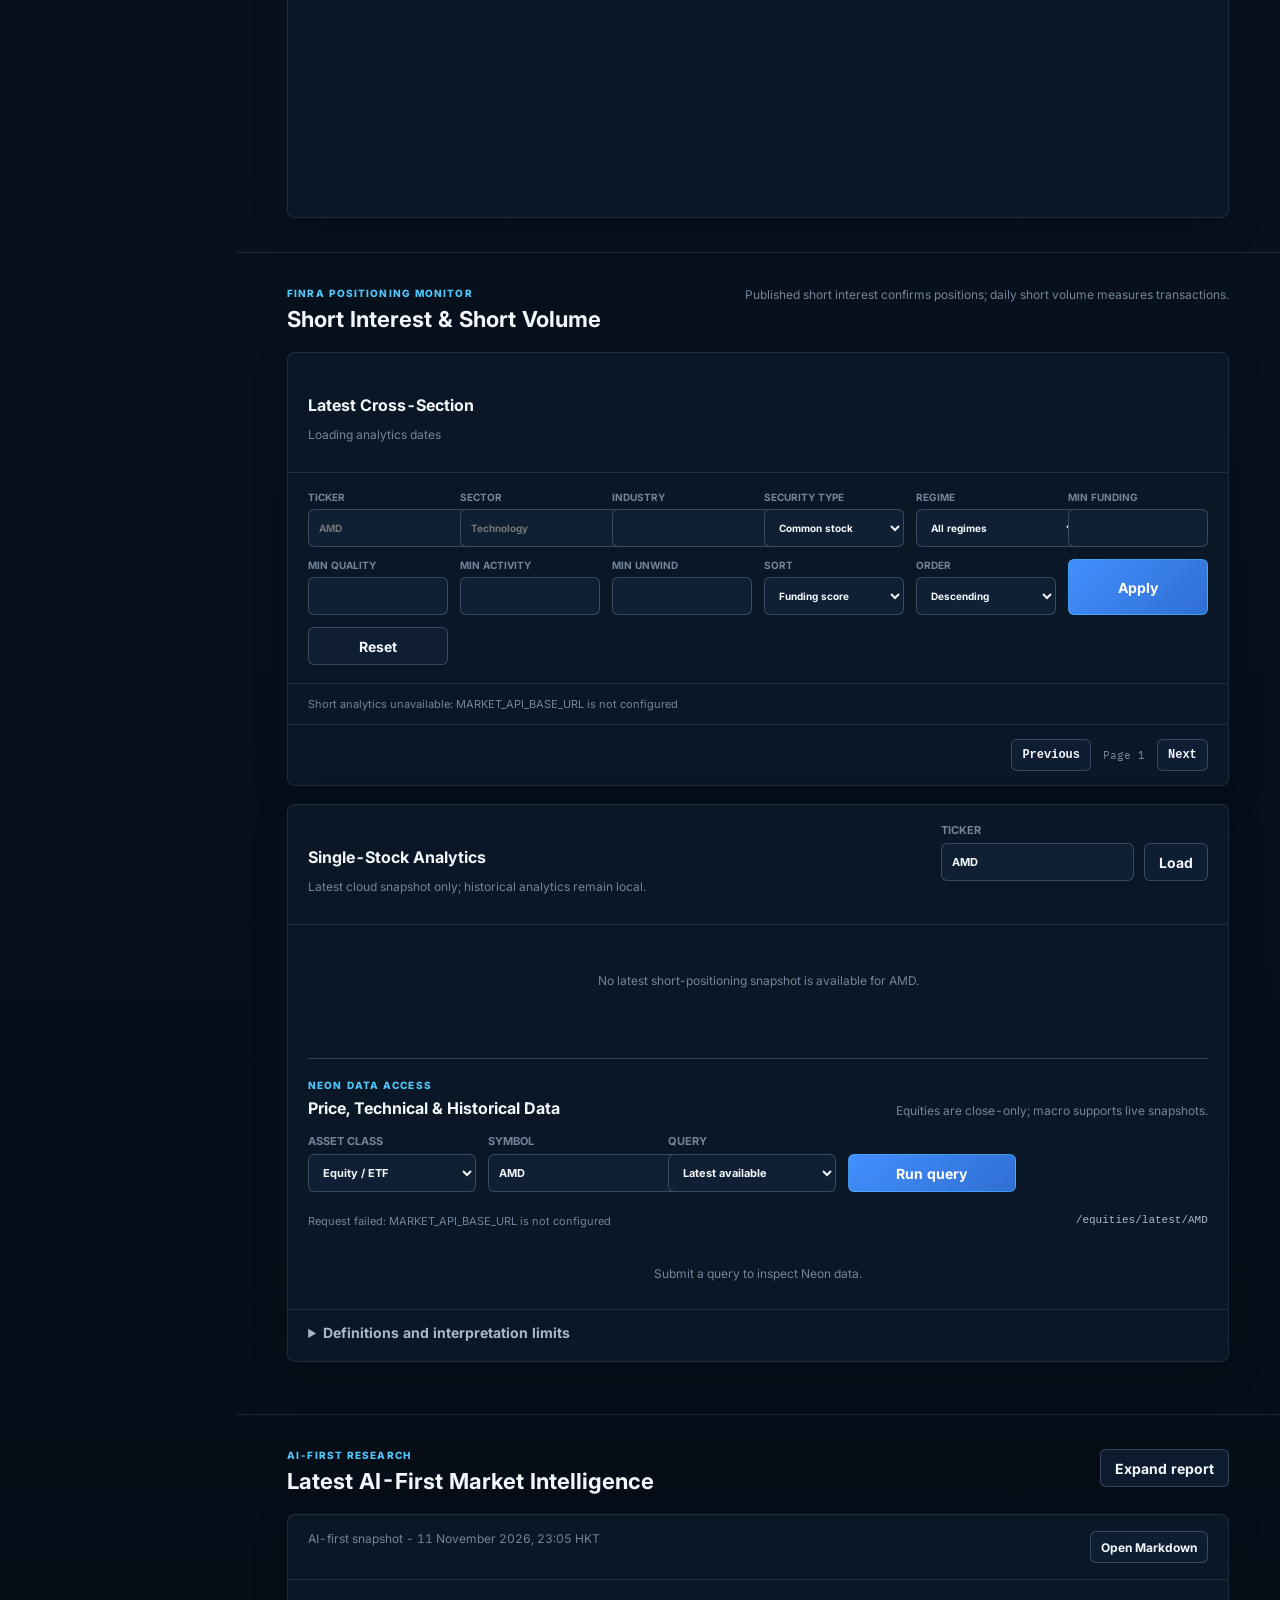
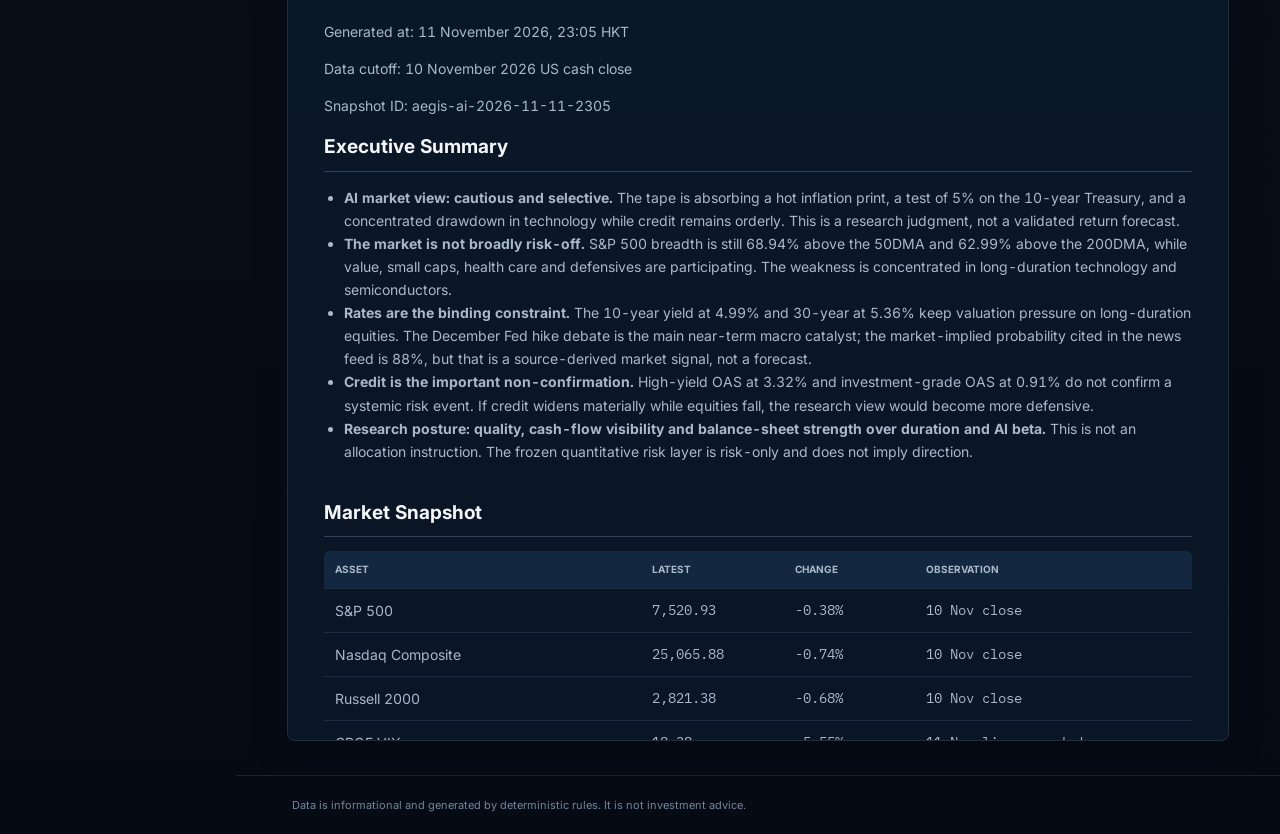
==== commit 62ce844e: "report: publish AI-first market intelligence and risk layer" ====
--- a/index.html
+++ b/index.html
@@ -3,7 +3,7 @@
 <head>
   <meta charset="utf-8">
   <meta name="viewport" content="width=device-width, initial-scale=1">
-  <meta name="description" content="Market Intelligence is an institutional dashboard for deterministic market analytics, macro tape, rule-based reports and Neon market data.">
+  <meta name="description" content="AEGIS is an AI-first market intelligence dashboard with sourced research, macro tape, frozen risk models and Neon market data.">
   <meta name="theme-color" content="#06101d">
   <meta property="og:title" content="Market Intelligence Dashboard">
   <meta property="og:description" content="See clearly. Decide precisely. Act with discipline.">
@@ -47,8 +47,8 @@
       <div class="sidebar-foot">
         <img src="assets/images/aegis/aegis-avatar.png" alt="" width="1254" height="1254" loading="lazy" aria-hidden="true">
         <span>AEGIS</span>
-        <strong>Rules-Based Sentinel</strong>
-        <small>Signal before narrative</small>
+        <strong>AI Research Sentinel</strong>
+        <small>Evidence before narrative</small>
       </div>
     </nav>
 
@@ -61,7 +61,7 @@
             <p class="hero-message">See clearly. Decide precisely. Act with discipline.</p>
             <p id="hero-summary" class="hero-summary">Aegis is retrieving the latest market state.</p>
             <div class="hero-meta" aria-label="Latest report state">
-              <span id="hero-regime">Regime unavailable</span>
+              <span id="hero-view">AI market view unavailable</span>
               <span id="report-time">Report loading</span>
             </div>
             <div class="hero-actions">
@@ -76,10 +76,10 @@
         </div>
 
         <div class="metric-grid" aria-label="Executive Dashboard metrics">
-          <article class="metric"><span>Regime Score</span><strong id="regime-score">--</strong><em id="regime-label">Data unavailable</em><small>Awaiting next successful update</small></article>
-          <article class="metric"><span>US Equity Strength</span><strong id="strength-score">--</strong><em id="strength-label">Data unavailable</em><small>Equity tape strength</small></article>
-          <article class="metric"><span>Evidence Quality</span><strong id="evidence-score">--</strong><em>Signal confidence</em><small>Model agreement and freshness</small></article>
-          <article class="metric"><span>Market Breadth</span><strong id="breadth-score">--</strong><em id="breadth-label">Data unavailable</em><small>Participation quality</small></article>
+          <article class="metric"><span>AI Market View</span><strong id="market-view">--</strong><em id="market-view-label">Research judgment</em><small>Sourced research judgment</small></article>
+          <article class="metric"><span>Data Cutoff</span><strong id="data-cutoff">--</strong><em>Cash close</em><small>Observation date, not report time</small></article>
+          <article class="metric"><span>5D Vol Forecast</span><strong id="risk-vol">--</strong><em>Model vol5_ols_v1</em><small>Annualized; risk only</small></article>
+          <article class="metric"><span>Spike Probability</span><strong id="risk-spike">--</strong><em>≥18.4956% 5D vol</em><small>spike_logit_v1; not directional</small></article>
         </div>
 
         <div class="panel-grid">
@@ -166,7 +166,7 @@
 
       <section id="report" class="section">
         <div class="section-heading">
-          <div><p class="eyebrow">Deterministic Research</p><h2>Latest Rule-Based Market Update</h2></div>
+          <div><p class="eyebrow">AI-First Research</p><h2>Latest AI-First Market Intelligence</h2></div>
           <button id="toggle-report" class="button secondary" type="button">Expand report</button>
         </div>
         <article class="panel report-panel">
